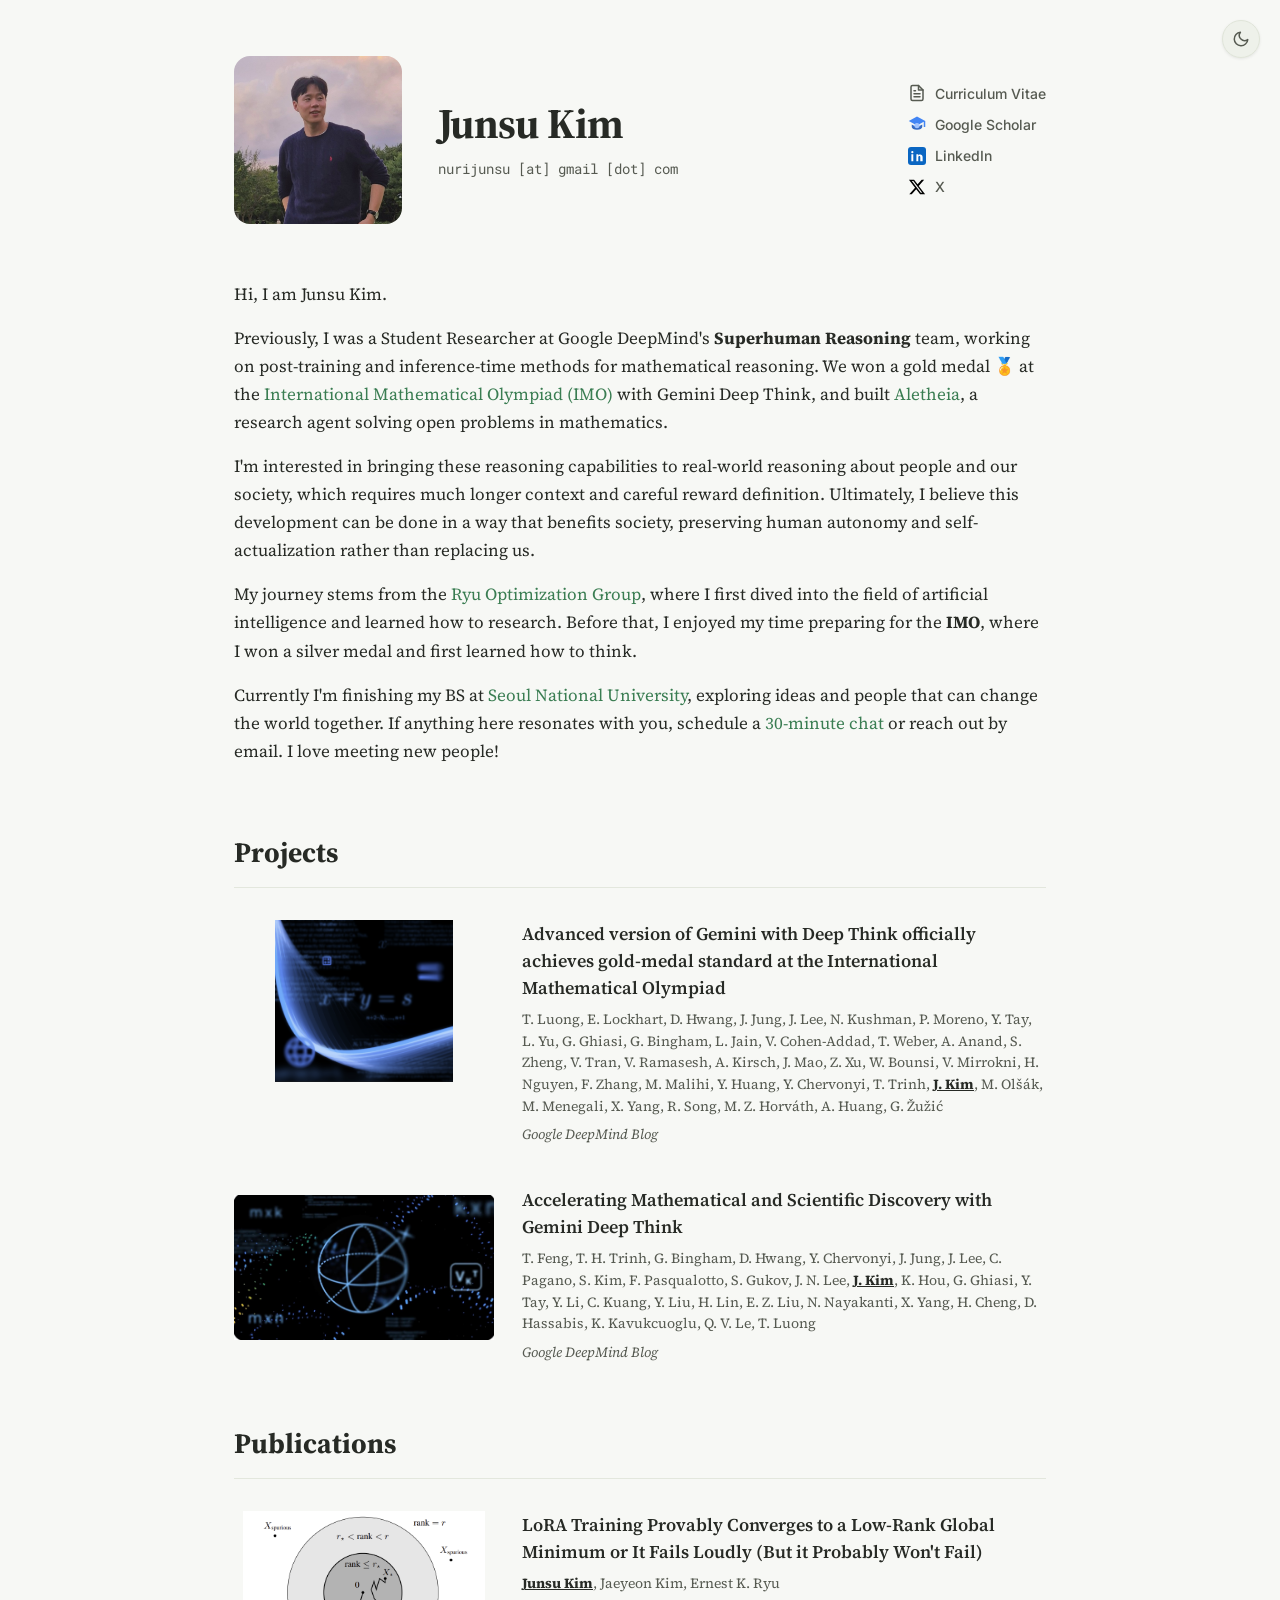
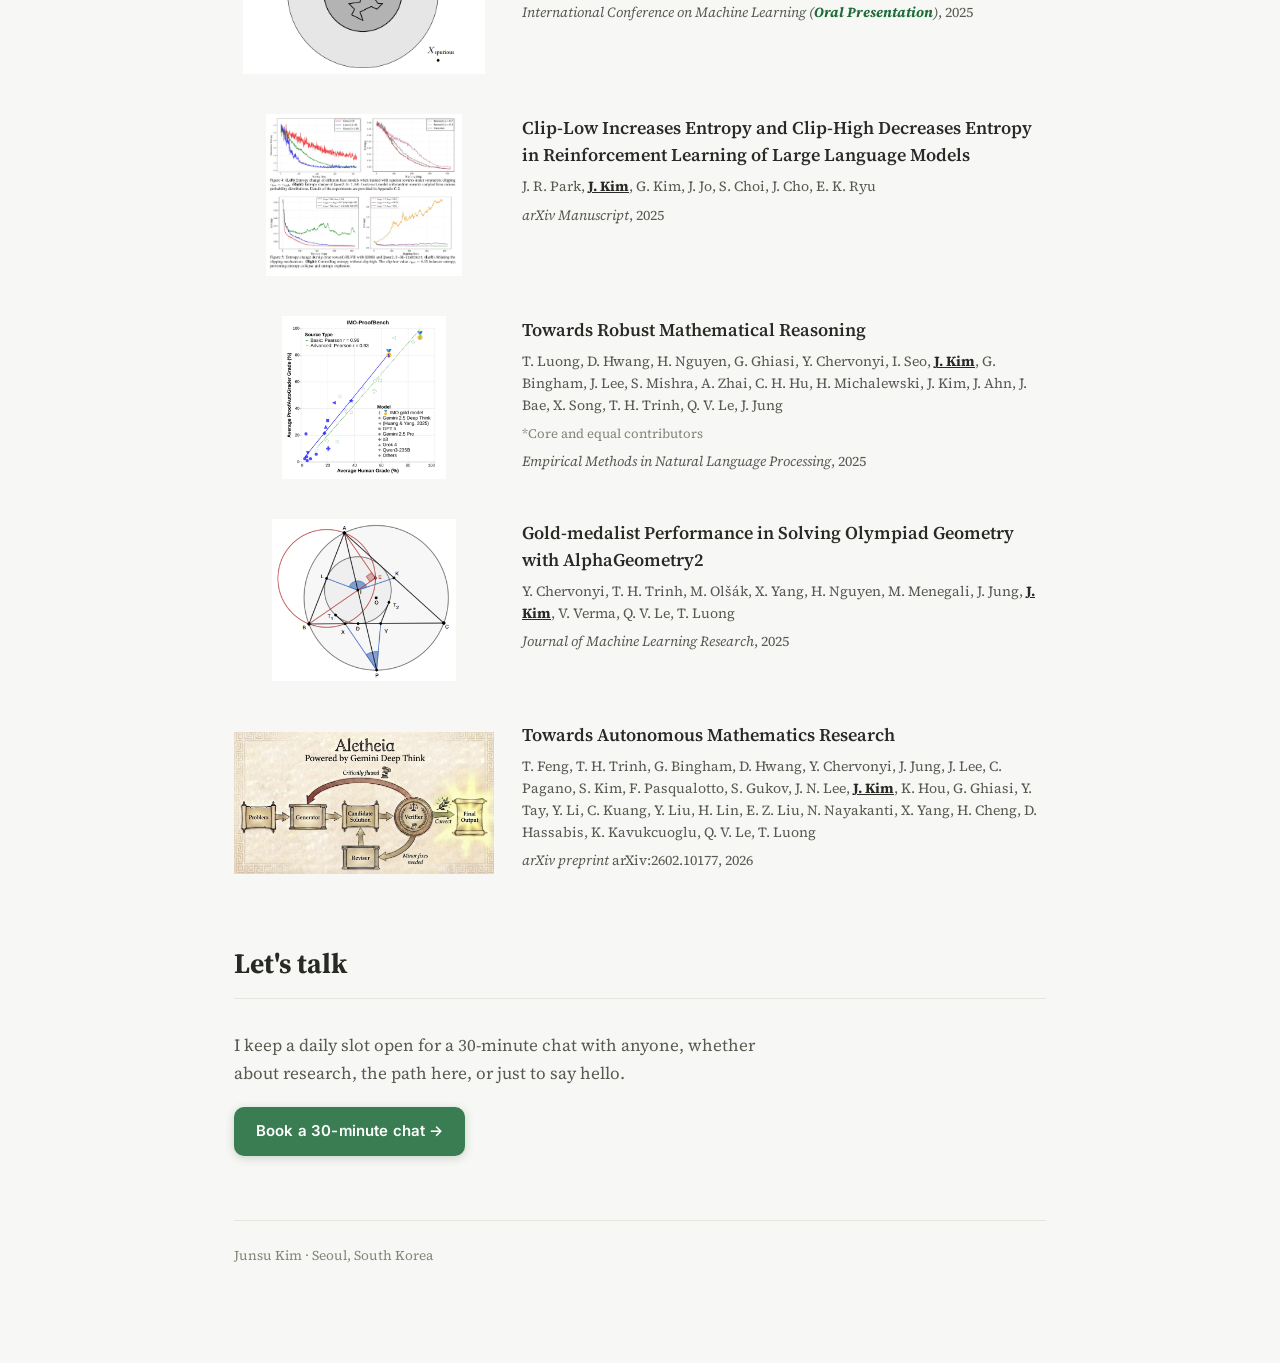
==== index.html @ b278f80b "Point the 30-minute chat link at the new booking page Co-Authored-By: Claude Fable 5.1 <noreply@anth" ====
<!DOCTYPE html>
<html lang="en">
<head>
  <meta charset="UTF-8" />
  <meta name="viewport" content="width=device-width, initial-scale=1.0" />
  <title>Junsu Kim</title>
  <meta name="description" content="Junsu Kim, researcher on reasoning models and the consequences of intelligence. Former student researcher at Google DeepMind." />

  <!-- Open Graph / link previews -->
  <meta property="og:type" content="website" />
  <meta property="og:title" content="Junsu Kim" />
  <meta property="og:description" content="Researcher on reasoning models and the consequences of intelligence. Former student researcher at Google DeepMind." />
  <meta property="og:image" content="https://junsukim.com/assets/profile.jpg" />
  <meta property="og:url" content="https://junsukim.com/" />
  <meta name="twitter:card" content="summary" />

  <link rel="icon" href="data:," />
  <link rel="preconnect" href="https://fonts.googleapis.com" />
  <link rel="preconnect" href="https://fonts.gstatic.com" crossorigin />
  <link href="https://fonts.googleapis.com/css2?family=Inter:wght@400;500;600&family=Roboto+Mono:wght@400;500&family=Source+Serif+4:opsz,wght@8..60,400;8..60,500;8..60,600;8..60,700&display=swap" rel="stylesheet" />
  <link rel="stylesheet" href="style.css" />

  <!-- Set theme before first paint to avoid a flash -->
  <script>
    (function () {
      try {
        var saved = localStorage.getItem("theme");
        if (saved === "light" || saved === "dark") {
          document.documentElement.setAttribute("data-theme", saved);
        }
      } catch (e) {}
    })();
  </script>
</head>
<body>
  <main class="page">

    <!-- ===== Theme toggle (page corner) ===== -->
    <button id="theme-toggle" type="button" aria-label="Toggle dark mode" title="Toggle dark mode">
      <svg class="icon-sun" xmlns="http://www.w3.org/2000/svg" width="18" height="18" viewBox="0 0 24 24" fill="none" stroke="currentColor" stroke-width="2" stroke-linecap="round" stroke-linejoin="round"><circle cx="12" cy="12" r="4"/><path d="M12 2v2M12 20v2M4.93 4.93l1.41 1.41M17.66 17.66l1.41 1.41M2 12h2M20 12h2M6.34 17.66l-1.41 1.41M19.07 4.93l-1.41 1.41"/></svg>
      <svg class="icon-moon" xmlns="http://www.w3.org/2000/svg" width="18" height="18" viewBox="0 0 24 24" fill="none" stroke="currentColor" stroke-width="2" stroke-linecap="round" stroke-linejoin="round"><path d="M21 12.79A9 9 0 1 1 11.21 3 7 7 0 0 0 21 12.79z"/></svg>
    </button>

    <!-- ===== Hero: photo + name | links ===== -->
    <section class="hero">
      <div class="hero-photo">
        <img src="assets/profile.jpg" alt="Junsu Kim" />
      </div>
      <div class="hero-head">
        <h1>Junsu Kim</h1>
        <p class="tagline">nurijunsu [at] gmail [dot] com</p>
      </div>
      <nav class="toplinks">
        <a href="assets/cv.pdf" target="_blank" rel="noopener">
          <svg class="ico-img" xmlns="http://www.w3.org/2000/svg" viewBox="0 0 24 24" fill="none" stroke="currentColor" stroke-width="2" stroke-linecap="round" stroke-linejoin="round"><path d="M14 2H6a2 2 0 0 0-2 2v16a2 2 0 0 0 2 2h12a2 2 0 0 0 2-2V8z"/><path d="M14 2v6h6"/><path d="M8 13h8M8 17h8M8 9h2"/></svg>
          <span>Curriculum Vitae</span>
        </a>
        <a href="https://scholar.google.com/citations?user=AvK1pVMAAAAJ&hl=ko" target="_blank" rel="noopener">
          <img class="ico-img" src="assets/icon-scholar.svg" alt="" /> <span>Google Scholar</span>
        </a>
        <a href="https://www.linkedin.com/in/junsu-kim-1b11b426b/" target="_blank" rel="noopener">
          <img class="ico-img" src="assets/icon-linkedin.svg" alt="" /> <span>LinkedIn</span>
        </a>
        <a href="https://x.com/nurijunsu" target="_blank" rel="noopener">
          <img class="ico-img ico-x" src="assets/icon-x.svg" alt="" /> <span>X</span>
        </a>
      </nav>
    </section>

    <!-- ===== Bio ===== -->
    <section class="hero-bio">
      <p>Hi, I am Junsu Kim.</p>
      <p>Previously, I was a Student Researcher at Google DeepMind's <strong>Superhuman Reasoning</strong> team, working on post-training and inference-time methods for mathematical reasoning. We won a gold medal 🏅 at the <a href="https://deepmind.google/blog/advanced-version-of-gemini-with-deep-think-officially-achieves-gold-medal-standard-at-the-international-mathematical-olympiad/" target="_blank" rel="noopener">International Mathematical Olympiad (IMO)</a> with Gemini Deep Think, and built <a href="https://deepmind.google/blog/accelerating-mathematical-and-scientific-discovery-with-gemini-deep-think/" target="_blank" rel="noopener">Aletheia</a>, a research agent solving open problems in mathematics.</p>
      <p>I'm interested in bringing these reasoning capabilities to real-world reasoning about people and our society, which requires much longer context and careful reward definition. Ultimately, I believe this development can be done in a way that benefits society, preserving human autonomy and self-actualization rather than replacing us.</p>
      <p>My journey stems from the <a href="https://ernestryu.com/" target="_blank" rel="noopener">Ryu Optimization Group</a>, where I first dived into the field of artificial intelligence and learned how to research. Before that, I enjoyed my time preparing for the <strong>IMO</strong>, where I won a silver medal and first learned how to think.</p>
      <p>Currently I'm finishing my BS at <a href="https://en.snu.ac.kr/" target="_blank" rel="noopener">Seoul National University</a>, exploring ideas and people that can change the world together. If anything here resonates with you, schedule a <a href="https://calendar.app.google/V3FEWGSG3sLxaqfK6" target="_blank" rel="noopener">30-minute chat</a> or reach out by email. I love meeting new people!</p>
    </section>

    <!-- ===== Projects ===== -->
    <h2 class="section-title">Projects</h2>
    <hr class="rule" />

    <div class="entry">
      <a class="entry-thumb" href="https://deepmind.google/blog/advanced-version-of-gemini-with-deep-think-officially-achieves-gold-medal-standard-at-the-international-mathematical-olympiad/" target="_blank" rel="noopener">
        <img src="assets/proj-imo-gold.png" alt="IMO gold-medal standard with Gemini Deep Think" loading="lazy" />
      </a>
      <div class="entry-body">
        <a class="entry-title" href="https://deepmind.google/blog/advanced-version-of-gemini-with-deep-think-officially-achieves-gold-medal-standard-at-the-international-mathematical-olympiad/" target="_blank" rel="noopener">Advanced version of Gemini with Deep Think officially achieves gold-medal standard at the International Mathematical Olympiad</a>
        <p class="entry-authors">Thang Luong, Edward Lockhart, Dawsen Hwang, Junehyuk Jung, Jonathan Lee, Nate Kushman, Pol Moreno, Yi Tay, Lei Yu, Golnaz Ghiasi, Garrett Bingham, Lalit Jain, Vincent Cohen-Addad, Theophane Weber, Ankesh Anand, Steven Zheng, Vinh Tran, Vinay Ramasesh, Andreas Kirsch, Jieming Mao, Zicheng Xu, Wilfried Bounsi, Vahab Mirrokni, Hoang Nguyen, Fred Zhang, Mahan Malihi, Yangsibo Huang, Yuri Chervonyi, Trieu Trinh, <u>Junsu Kim</u>, Mirek Olšák, Marcelo Menegali, Xiaomeng Yang, Richard Song, Miklós Z. Horváth, Aja Huang, and Goran Žužić.</p>
        <p class="entry-venue"><em>Google DeepMind Blog</em></p>
      </div>
    </div>

    <div class="entry">
      <a class="entry-thumb" href="https://deepmind.google/blog/accelerating-mathematical-and-scientific-discovery-with-gemini-deep-think/" target="_blank" rel="noopener">
        <img src="assets/proj-accelerating.jpeg" alt="Accelerating Mathematical and Scientific Discovery with Gemini Deep Think" loading="lazy" />
      </a>
      <div class="entry-body">
        <a class="entry-title" href="https://deepmind.google/blog/accelerating-mathematical-and-scientific-discovery-with-gemini-deep-think/" target="_blank" rel="noopener">Accelerating Mathematical and Scientific Discovery with Gemini Deep Think</a>
        <p class="entry-authors">Tony Feng, Trieu H. Trinh, Garrett Bingham, Dawsen Hwang, Yuri Chervonyi, Junehyuk Jung, Joonkyung Lee, Carlo Pagano, Sang-hyun Kim, Federico Pasqualotto, Sergei Gukov, Jonathan N. Lee, <u>Junsu Kim</u>, Kaiying Hou, Golnaz Ghiasi, Yi Tay, YaGuang Li, Chenkai Kuang, Yuan Liu, Hanzhao (Maggie) Lin, Evan Zheran Liu, Nigamaa Nayakanti, Xiaomeng Yang, Heng-Tze Cheng, Demis Hassabis, Koray Kavukcuoglu, Quoc V. Le, Thang Luong</p>
        <p class="entry-venue"><em>Google DeepMind Blog</em></p>
      </div>
    </div>

    <!-- ===== Publications ===== -->
    <h2 class="section-title">Publications</h2>
    <hr class="rule" />

    <div class="entry">
      <a class="entry-thumb" href="https://arxiv.org/abs/2502.09376" target="_blank" rel="noopener">
        <img src="assets/pub-lora.png" alt="LoRA Training Provably Converges" loading="lazy" />
      </a>
      <div class="entry-body">
        <a class="entry-title" href="https://arxiv.org/abs/2502.09376" target="_blank" rel="noopener">LoRA Training Provably Converges to a Low-Rank Global Minimum or It Fails Loudly (But it Probably Won't Fail)</a>
        <p class="entry-authors"><u>Junsu Kim</u>, Jaeyeon Kim, Ernest K. Ryu</p>
        <p class="entry-venue"><em>International Conference on Machine Learning (<span class="oral">Oral Presentation</span>)</em>, 2025</p>
      </div>
    </div>

    <div class="entry">
      <a class="entry-thumb" href="https://www.arxiv.org/abs/2509.26114" target="_blank" rel="noopener">
        <img src="assets/pub-cliplow.png" alt="Clip-Low Increases Entropy and Clip-High Decreases Entropy" loading="lazy" />
      </a>
      <div class="entry-body">
        <a class="entry-title" href="https://www.arxiv.org/abs/2509.26114" target="_blank" rel="noopener">Clip-Low Increases Entropy and Clip-High Decreases Entropy in Reinforcement Learning of Large Language Models</a>
        <p class="entry-authors">Jaesung R. Park, <u>Junsu Kim</u>, Gyeongman Kim, Jinyoung Jo, Sean Choi, Jaewoong Cho, Ernest K. Ryu</p>
        <p class="entry-venue"><em>arXiv Manuscript</em>, 2025</p>
      </div>
    </div>

    <div class="entry">
      <a class="entry-thumb" href="https://imobench.github.io/" target="_blank" rel="noopener">
        <img src="assets/pub-imobench.png" alt="Towards Robust Mathematical Reasoning (IMO-Bench)" loading="lazy" />
      </a>
      <div class="entry-body">
        <a class="entry-title" href="https://imobench.github.io/" target="_blank" rel="noopener">Towards Robust Mathematical Reasoning</a>
        <p class="entry-authors">Thang Luong◊, Dawsen Hwang*, Hoang Nguyen*†, Golnaz Ghiasi*, Yuri Chervonyi*, Insuk Seo*, <u>Junsu Kim</u>*, Garrett Bingham, Jonathan Lee, Swaroop Mishra†, Alex Zhai, Clara Huiyi Hu, Henryk Michalewski, Jimin Kim†, Jeonghyun Ahn†, Junhwi Bae†, Xingyou Song, Trieu H. Trinh, Quoc V. Le, Junehyuk Jung◊</p>
        <p class="entry-note">*Core and equal contributors</p>
        <p class="entry-venue"><em>Empirical Methods in Natural Language Processing</em>, 2025</p>
      </div>
    </div>

    <div class="entry">
      <a class="entry-thumb" href="https://arxiv.org/pdf/2502.03544" target="_blank" rel="noopener">
        <img src="assets/pub-alphageo.png" alt="Gold-medalist Performance in Solving Olympiad Geometry with AlphaGeometry2" loading="lazy" />
      </a>
      <div class="entry-body">
        <a class="entry-title" href="https://arxiv.org/pdf/2502.03544" target="_blank" rel="noopener">Gold-medalist Performance in Solving Olympiad Geometry with AlphaGeometry2</a>
        <p class="entry-authors">Yuri Chervonyi, Trieu H. Trinh, Miroslav Olšák, Xiaomeng Yang, Hoang Nguyen, Marcelo Menegali, Junehyuk Jung, <u>Junsu Kim</u>, Vikas Verma, Quoc V. Le and Thang Luong</p>
        <p class="entry-venue"><em>Journal of Machine Learning Research</em>, 2025</p>
      </div>
    </div>

    <div class="entry">
      <a class="entry-thumb" href="https://arxiv.org/pdf/2602.10177" target="_blank" rel="noopener">
        <img src="assets/pub-autonomous.png" alt="Towards Autonomous Mathematics Research" loading="lazy" />
      </a>
      <div class="entry-body">
        <a class="entry-title" href="https://arxiv.org/pdf/2602.10177" target="_blank" rel="noopener">Towards Autonomous Mathematics Research</a>
        <p class="entry-authors">Tony Feng, Trieu H. Trinh, Garrett Bingham, Dawsen Hwang, Yuri Chervonyi, Junehyuk Jung, Joonkyung Lee, Carlo Pagano, Sang-hyun Kim, Federico Pasqualotto, Sergei Gukov, Jonathan N. Lee, <u>Junsu Kim</u>, Kaiying Hou, Golnaz Ghiasi, Yi Tay, YaGuang Li, Chenkai Kuang, Yuan Liu, Hanzhao Lin, Evan Zheran Liu, Nigamaa Nayakanti, Xiaomeng Yang, Heng-Tze Cheng, Demis Hassabis, Koray Kavukcuoglu, Quoc V. Le, Thang Luong</p>
        <p class="entry-venue"><em>arXiv preprint</em> arXiv:2602.10177, 2026</p>
      </div>
    </div>

    <!-- ===== Meetings ===== -->
    <h2 class="section-title">Let's talk</h2>
    <hr class="rule" />
    <p class="cta-lead">I keep a daily slot open for a 30-minute chat with anyone, whether about research, the path here, or just to say hello.</p>
    <a class="cta-button" href="https://calendar.app.google/V3FEWGSG3sLxaqfK6" target="_blank" rel="noopener">Book a 30-minute chat &#8594;</a>

    <footer class="foot">
      <span>Junsu Kim · Seoul, South Korea</span>
    </footer>

  </main>

  <script>
    (function () {
      var btn = document.getElementById("theme-toggle");
      var root = document.documentElement;
      function current() {
        var attr = root.getAttribute("data-theme");
        if (attr) return attr;
        return window.matchMedia("(prefers-color-scheme: dark)").matches ? "dark" : "light";
      }
      btn.addEventListener("click", function () {
        var next = current() === "dark" ? "light" : "dark";
        root.setAttribute("data-theme", next);
        try { localStorage.setItem("theme", next); } catch (e) {}
      });

      // Author lists: show INITIALS by default, clamped to 2 lines (so it
      // stays short while the full set of names is still represented). Junsu's
      // name is underlined. Toggle reveals the full names.
      function initialize(raw) {
        var n = raw.replace(/[*†◊\\]/g, "").replace(/\([^)]*\)/g, "").trim();
        n = n.replace(/\.+$/, ""); // drop trailing period
        var parts = n.split(/\s+/).filter(Boolean);
        if (parts.length <= 1) return n;
        var last = parts.pop();
        return parts.map(function (p) { return p.charAt(0).toUpperCase() + "."; })
                    .join(" ") + " " + last;
      }
      document.querySelectorAll(".entry-authors").forEach(function (el) {
        var pin = el.querySelector("u");
        if (!pin) return;
        var pinFull = pin.textContent.trim(); // e.g. "Junsu Kim"

        var authors = el.textContent.split(/,|\sand\s/)
                        .map(function (s) { return s.trim(); }).filter(Boolean);
        if (authors.length <= 4) return; // short lists: leave full names

        // Match the pinned author by FULL name (so "Jimin Kim" != "Junsu Kim").
        var pinIdx = -1;
        for (var i = 0; i < authors.length; i++) {
          if (authors[i].replace(/[*†◊\\]/g, "").trim() === pinFull) { pinIdx = i; break; }
        }
        el.innerHTML = authors.map(function (a, i) {
          var ini = initialize(a);
          return i === pinIdx ? "<u>" + ini + "</u>" : ini;
        }).join(", ");
      });
    })();
  </script>

  <!-- Cloudflare Web Analytics -->
  <script defer src='https://static.cloudflareinsights.com/beacon.min.js' data-cf-beacon='{"token": "9da084b2c31548b597b94105638cea5f"}'></script>
  <!-- End Cloudflare Web Analytics -->
</body>
</html>
---- style.css ----
/* ===== Base — clean, centered, system-sans (Notion-adjacent, more confident) ===== */
:root {
  --ink: #272a25;            /* primary text */
  --ink-soft: #565a51;       /* secondary text — AA on bg */
  --muted: #828777;          /* tertiary — AA-compliant small text */
  --link: #3a7d52;           /* accent (sage green) */
  --btn: #3a7d52;            /* CTA button bg — AA with white text */
  --sans: "Inter", ui-sans-serif, -apple-system, BlinkMacSystemFont, "Segoe UI", "Apple SD Gothic Neo", "Malgun Gothic", sans-serif;
  --rule: #e3e7dd;
  --bg: #f7f8f5;             /* faint green-tinted off-white (sage) */
  --surface: #eef1ea;        /* cards / thumbnails / toggle */
  --surface-border: #dfe4d8;
  --thumb-shadow: rgba(30, 40, 25, 0.10);
  --x-icon-invert: 0;
  --oral: #1f6b3a;            /* deep green for Oral/award highlight */
  --max: 860px;
  color-scheme: light;
}

/* Dark palette — system preference, unless toggle forced light. */
@media (prefers-color-scheme: dark) {
  :root:not([data-theme="light"]) {
    --ink: #e6e8e1;
    --ink-soft: #aeb2a7;
    --muted: #878b7f;
    --link: #86c79b;
    --btn: #4f9469;
    --rule: #2c2f29;
    --bg: #181a17;
    --surface: #21241f;
    --surface-border: #363a32;
    --thumb-shadow: rgba(0, 0, 0, 0.45);
    --x-icon-invert: 1;
    --oral: #5fc27e;
    color-scheme: dark;
  }
}

/* Manual override via the toggle (wins over system). */
:root[data-theme="dark"] {
  --ink: #e6e8e1;
  --ink-soft: #aeb2a7;
  --muted: #878b7f;
  --link: #86c79b;
  --btn: #4f9469;
  --rule: #2c2f29;
  --bg: #181a17;
  --surface: #21241f;
  --surface-border: #363a32;
  --thumb-shadow: rgba(0, 0, 0, 0.45);
  --x-icon-invert: 1;
  --oral: #5fc27e;
  color-scheme: dark;
}

/* Manual override: force light even if the OS prefers dark. */
:root[data-theme="light"] {
  --ink: #272a25;
  --ink-soft: #565a51;
  --muted: #828777;
  --link: #3a7d52;
  --btn: #3a7d52;
  --rule: #e3e7dd;
  --bg: #f7f8f5;
  --surface: #eef1ea;
  --surface-border: #dfe4d8;
  --thumb-shadow: rgba(30, 40, 25, 0.10);
  --x-icon-invert: 0;
  --oral: #1f6b3a;
  color-scheme: light;
}

* { box-sizing: border-box; }

html { -webkit-text-size-adjust: 100%; }

body {
  margin: 0;
  background: var(--bg);
  color: var(--ink);
  font-family: "Source Serif 4", Georgia, "Times New Roman", "Apple SD Gothic Neo", "Malgun Gothic", serif;
  font-size: 17px;
  line-height: 1.65;
  -webkit-font-smoothing: antialiased;
  text-rendering: optimizeLegibility;
  transition: background-color 0.2s ease, color 0.2s ease;
}

.page {
  max-width: var(--max);
  margin: 0 auto;
  padding: 56px 24px 96px;
}

a { color: var(--link); text-decoration: none; }
a:hover { text-decoration: underline; }

/* ===== Profile links (chips, top-right of hero) ===== */
.toplinks {
  margin-left: auto;
  align-self: center;
  display: flex;
  flex-direction: column;
  align-items: stretch;
  gap: 8px;
}
.toplinks a {
  display: inline-flex;
  align-items: center;
  gap: 9px;
  color: var(--ink-soft);
  font-family: var(--sans);
  font-size: 14px;
  font-weight: 500;
  transition: color 0.15s ease;
}
.toplinks a:hover {
  color: var(--link);
  text-decoration: none;
}
.toplinks .ico-img { width: 18px; height: 18px; display: block; flex: none; }
.toplinks a:first-child .ico-img { color: var(--ink-soft); }
.toplinks a:first-child:hover .ico-img { color: var(--link); }
/* X glyph is solid black; invert to white in dark mode. */
.toplinks .ico-x { filter: invert(var(--x-icon-invert)); }

#theme-toggle {
  position: fixed;
  top: 20px;
  right: 20px;
  z-index: 10;
  width: 38px;
  height: 38px;
  display: inline-flex;
  align-items: center;
  justify-content: center;
  border: 1px solid var(--surface-border);
  border-radius: 999px;
  background: var(--surface);
  color: var(--ink-soft);
  cursor: pointer;
  box-shadow: 0 1px 3px rgba(0, 0, 0, 0.08);
  transition: color 0.2s ease, border-color 0.2s ease, background-color 0.2s ease;
}
#theme-toggle:hover { color: var(--ink); border-color: var(--ink-soft); }
#theme-toggle svg { display: block; }
#theme-toggle .icon-sun { display: none; }
#theme-toggle .icon-moon { display: block; }
:root[data-theme="dark"] #theme-toggle .icon-sun { display: block; }
:root[data-theme="dark"] #theme-toggle .icon-moon { display: none; }
@media (prefers-color-scheme: dark) {
  :root:not([data-theme="light"]) #theme-toggle .icon-sun { display: block; }
  :root:not([data-theme="light"]) #theme-toggle .icon-moon { display: none; }
}

/* ===== Hero: photo + links | name ===== */
.hero {
  display: flex;
  align-items: center;
  gap: 36px;
  margin-bottom: 56px;
}
.hero-photo {
  flex: none;
}
.hero-photo img {
  width: 168px;
  aspect-ratio: 1 / 1;
  object-fit: cover;
  border-radius: 16px;
  display: block;
}
.hero-head h1 {
  font-size: 42px;
  font-weight: 700;
  letter-spacing: -0.015em;
  line-height: 1.1;
  margin: 0 0 10px;
}
.hero-head .tagline {
  margin: 0;
  font-family: "Roboto Mono", ui-monospace, SFMono-Regular, Menlo, Consolas, monospace;
  font-size: 14px;
  color: var(--ink-soft);
  font-weight: 400;
}

/* ===== Bio ===== */
.hero-bio {
  margin-bottom: 64px;
}
.hero-bio p {
  margin: 0 0 16px;
  color: var(--ink);
}
.hero-bio p:last-child { margin-bottom: 0; }

/* ===== Section headings ===== */
.section-title {
  font-size: 28px;
  font-weight: 700;
  margin: 0 0 12px;
  letter-spacing: 0;
}
.rule {
  border: none;
  border-top: 1px solid var(--rule);
  margin: 0 0 32px;
}
/* tighten the gap between a section and the one above it */
.entry + .section-title,
.cta-lead + .section-title,
.foot { margin-top: 64px; }
.section-title:not(:first-of-type) { margin-top: 56px; }

/* ===== Publication / project entries ===== */
.entry {
  display: grid;
  grid-template-columns: 260px 1fr;
  gap: 28px;
  align-items: start;
  margin-bottom: 40px;
}
.entry-thumb {
  display: flex;
  align-items: center;
  justify-content: center;
  border-radius: 8px;
  overflow: hidden;
  aspect-ratio: 16 / 10;
  transition: transform 0.18s ease;
}
.entry-thumb:hover {
  box-shadow: 0 6px 22px var(--thumb-shadow);
  transform: translateY(-2px);
}
.entry-thumb img {
  width: 100%;
  height: 100%;
  display: block;
  object-fit: contain;     /* show the whole figure, never crop content */
}
.entry-title {
  display: block;
  font-size: 18px;
  font-weight: 600;
  color: var(--ink);
  line-height: 1.5;
  margin-bottom: 8px;
}
.entry-title:hover { color: var(--link); text-decoration: none; }
.entry-authors {
  margin: 0 0 6px;
  font-size: 14px;
  color: var(--ink-soft);
  line-height: 1.55;
}
.entry-authors.clamp2 {
  display: -webkit-box;
  -webkit-line-clamp: 2;
  -webkit-box-orient: vertical;
  overflow: hidden;
}
.entry-authors u { text-decoration: underline; font-weight: 700; color: var(--ink); }
.authors-toggle {
  margin: 0 0 6px;
  padding: 0;
  border: none;
  background: none;
  font-family: var(--sans);
  font-size: 12px;
  font-weight: 500;
  color: var(--link);
  cursor: pointer;
}
.authors-toggle:hover { text-decoration: underline; }
.entry-note {
  margin: 0 0 6px;
  font-size: 13px;
  color: var(--muted);
}
.entry-venue {
  margin: 0;
  font-size: 14px;
  color: var(--ink-soft);
}
/* highlight an Oral / award distinction (keeps the venue's italic) */
.oral {
  font-weight: 700;
  color: var(--oral);
}

/* ===== Call to action (replaces calendar embed) ===== */
.cta-lead {
  margin: 0 0 20px;
  color: var(--ink-soft);
  max-width: 60ch;
}
.cta-button {
  display: inline-block;
  padding: 12px 22px;
  border-radius: 10px;
  background: var(--btn);
  color: #fff;
  font-family: var(--sans);
  font-weight: 600;
  font-size: 15px;
  letter-spacing: 0.01em;
  transition: transform 0.15s ease, box-shadow 0.15s ease, opacity 0.15s ease;
  box-shadow: 0 2px 10px rgba(40, 70, 45, 0.22);
}
.cta-button:hover {
  text-decoration: none;
  transform: translateY(-1px);
  box-shadow: 0 5px 16px rgba(40, 70, 45, 0.3);
  opacity: 0.96;
}

/* ===== Footer ===== */
.foot {
  padding-top: 24px;
  border-top: 1px solid var(--rule);
  font-size: 13.5px;
  color: var(--muted);
}

/* ===== Responsive ===== */
@media (max-width: 720px) {
  .page { padding: 36px 20px 72px; }
  .hero-head h1 { font-size: 30px; }
  .hero { gap: 18px 22px; flex-wrap: wrap; }
  .hero-photo img { width: 120px; }
  .toplinks {
    margin-left: 0;
    flex-basis: 100%;
    flex-direction: column;
    gap: 10px;
  }
  .entry {
    grid-template-columns: 1fr;
    gap: 14px;
  }
  .entry-thumb { aspect-ratio: 16 / 9; max-height: 220px; }
  .section-title { font-size: 24px; }
}
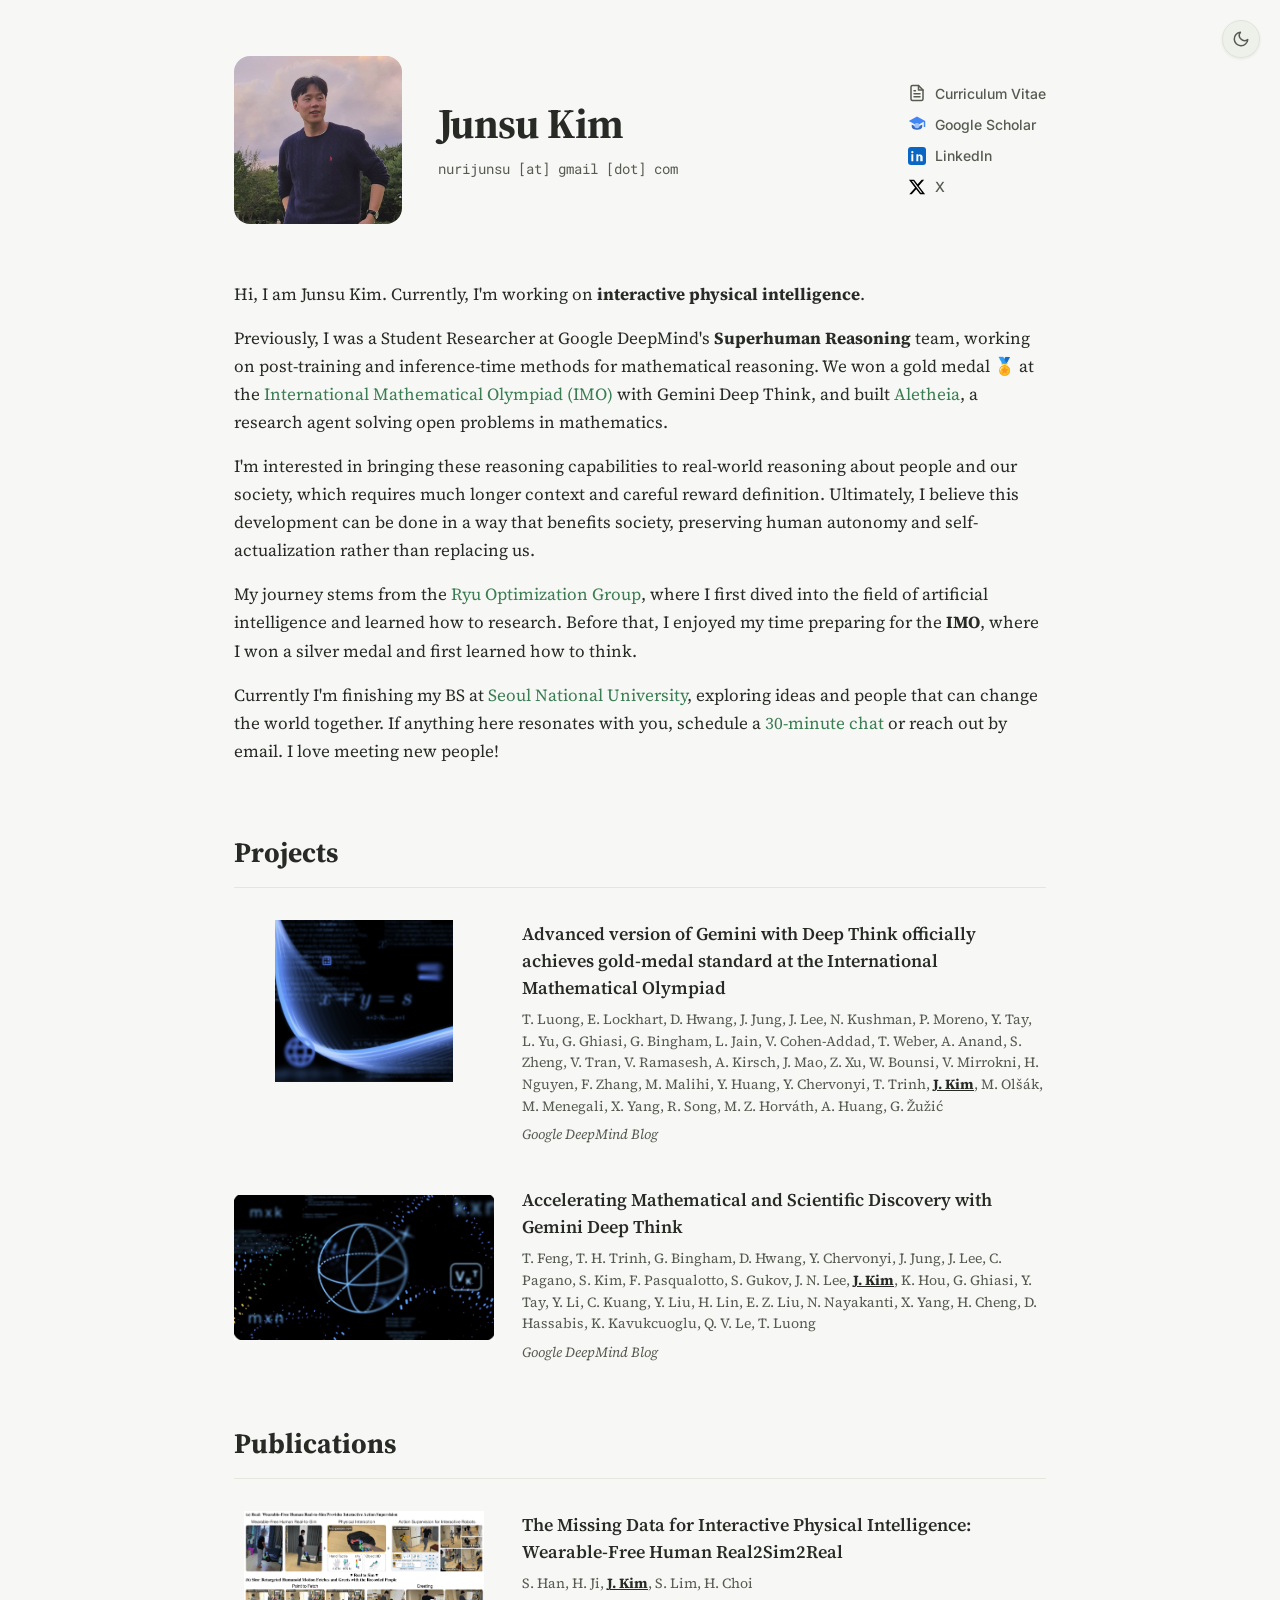
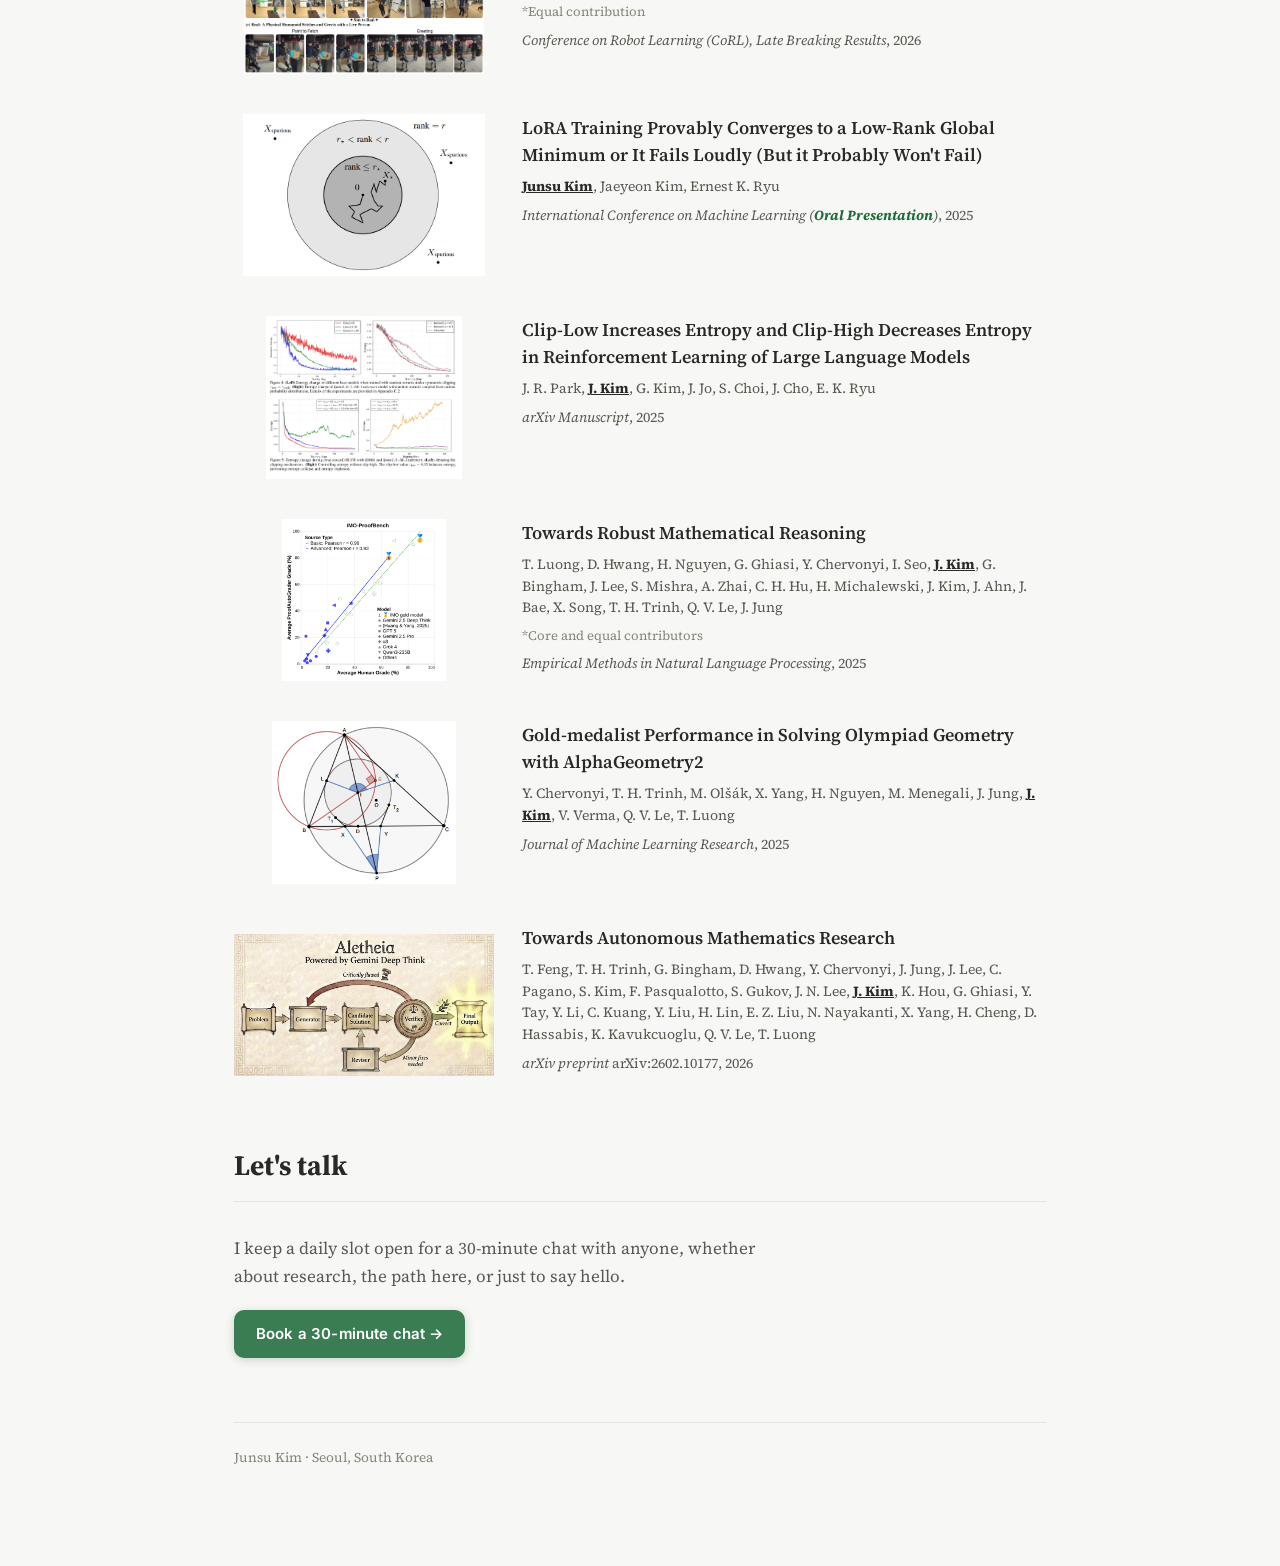
==== commit abf4b691: "Add CoRL 2026 LBR paper and current focus to bio Co-Authored-By: Claude Opus 5.5 <noreply@anthropic." ====
--- a/index.html
+++ b/index.html
@@ -69,7 +69,7 @@
 
     <!-- ===== Bio ===== -->
     <section class="hero-bio">
-      <p>Hi, I am Junsu Kim.</p>
+      <p>Hi, I am Junsu Kim. Currently, I'm working on <strong>interactive physical intelligence</strong>.</p>
       <p>Previously, I was a Student Researcher at Google DeepMind's <strong>Superhuman Reasoning</strong> team, working on post-training and inference-time methods for mathematical reasoning. We won a gold medal 🏅 at the <a href="https://deepmind.google/blog/advanced-version-of-gemini-with-deep-think-officially-achieves-gold-medal-standard-at-the-international-mathematical-olympiad/" target="_blank" rel="noopener">International Mathematical Olympiad (IMO)</a> with Gemini Deep Think, and built <a href="https://deepmind.google/blog/accelerating-mathematical-and-scientific-discovery-with-gemini-deep-think/" target="_blank" rel="noopener">Aletheia</a>, a research agent solving open problems in mathematics.</p>
       <p>I'm interested in bringing these reasoning capabilities to real-world reasoning about people and our society, which requires much longer context and careful reward definition. Ultimately, I believe this development can be done in a way that benefits society, preserving human autonomy and self-actualization rather than replacing us.</p>
       <p>My journey stems from the <a href="https://ernestryu.com/" target="_blank" rel="noopener">Ryu Optimization Group</a>, where I first dived into the field of artificial intelligence and learned how to research. Before that, I enjoyed my time preparing for the <strong>IMO</strong>, where I won a silver medal and first learned how to think.</p>
@@ -105,6 +105,18 @@
     <!-- ===== Publications ===== -->
     <h2 class="section-title">Publications</h2>
     <hr class="rule" />
+
+    <div class="entry">
+      <a class="entry-thumb" href="https://affordance.homes/media/lbr/corl2026-lbr-paper.pdf?v=paper-20261102-1" target="_blank" rel="noopener">
+        <img src="assets/pub-lbr.png" alt="The Missing Data for Interactive Physical Intelligence: Wearable-Free Human Real2Sim2Real" loading="lazy" />
+      </a>
+      <div class="entry-body">
+        <a class="entry-title" href="https://affordance.homes/media/lbr/corl2026-lbr-paper.pdf?v=paper-20261102-1" target="_blank" rel="noopener">The Missing Data for Interactive Physical Intelligence: Wearable-Free Human Real2Sim2Real</a>
+        <p class="entry-authors">Sookwan Han*, Haeun Ji*, <u>Junsu Kim</u>, Sihun Lim, Hoseung Choi</p>
+        <p class="entry-note">*Equal contribution</p>
+        <p class="entry-venue"><em>Conference on Robot Learning (CoRL), Late Breaking Results</em>, 2026</p>
+      </div>
+    </div>
 
     <div class="entry">
       <a class="entry-thumb" href="https://arxiv.org/abs/2502.09376" target="_blank" rel="noopener">
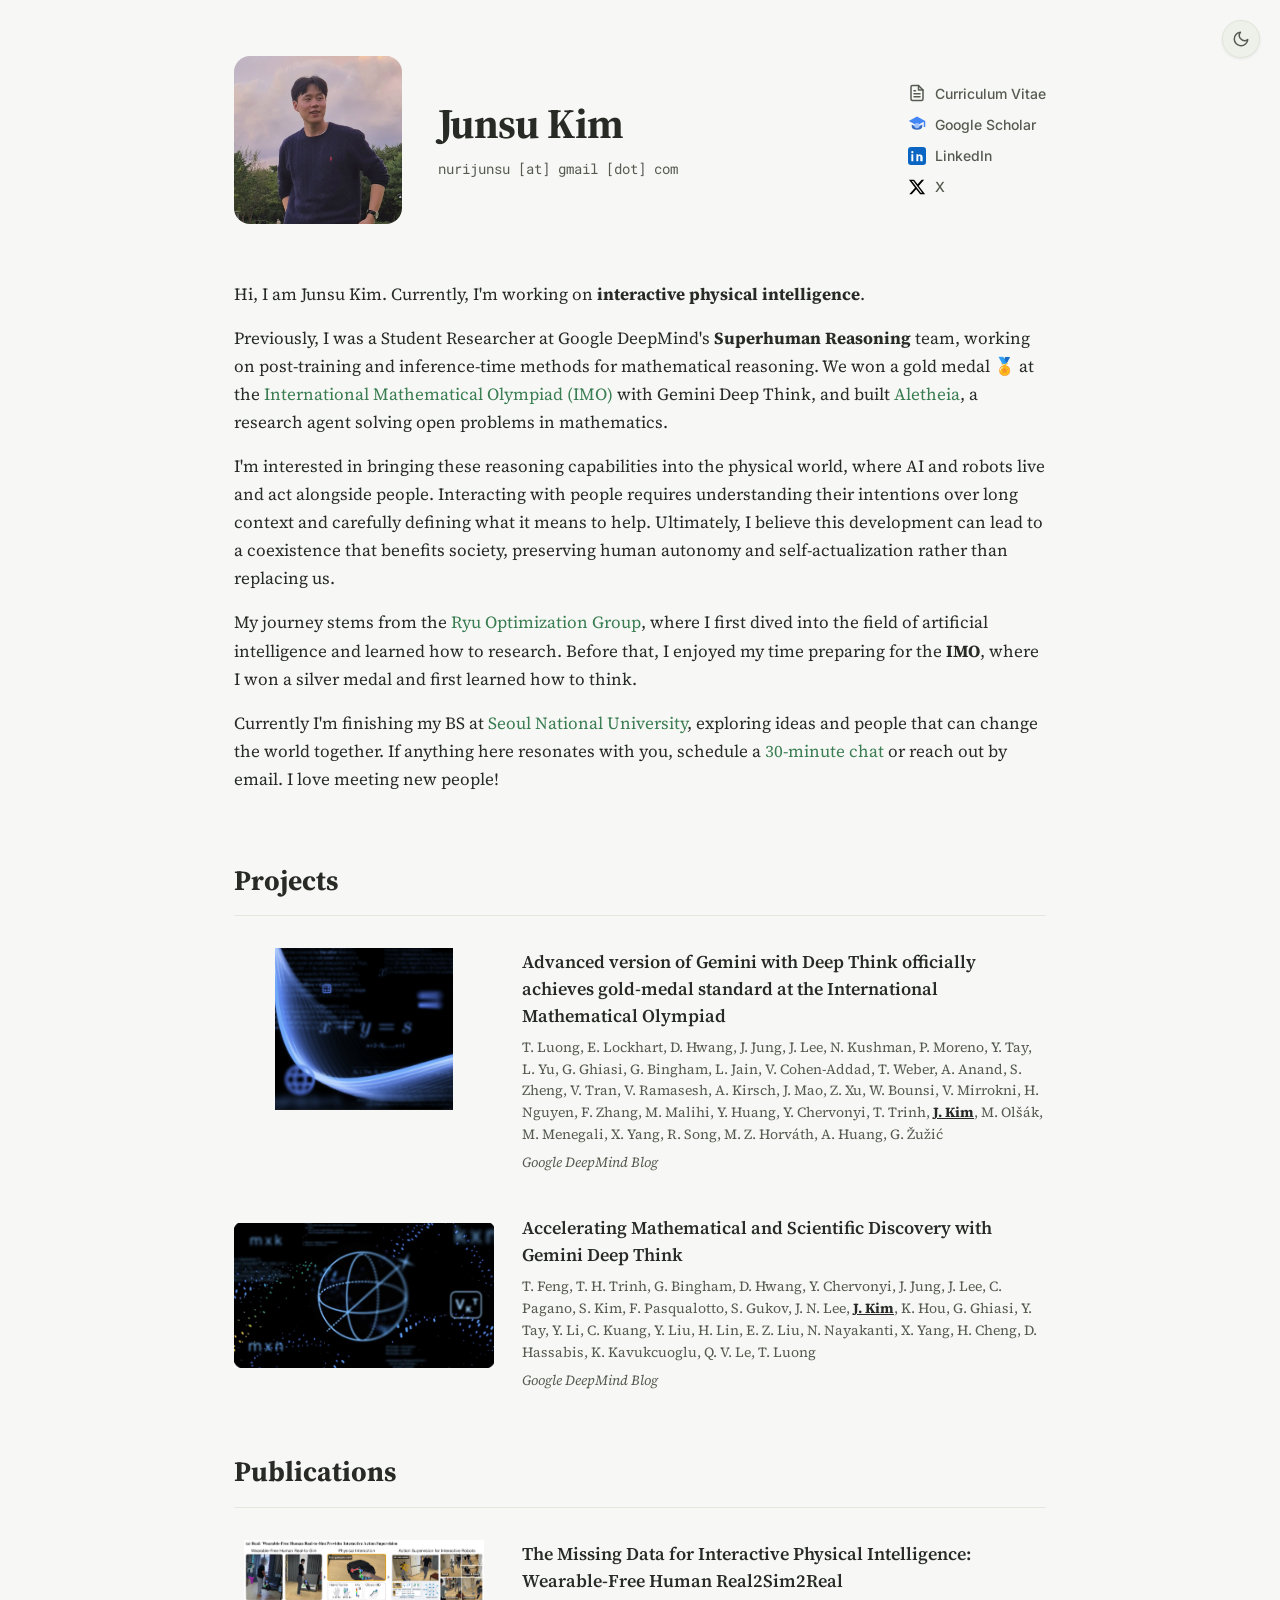
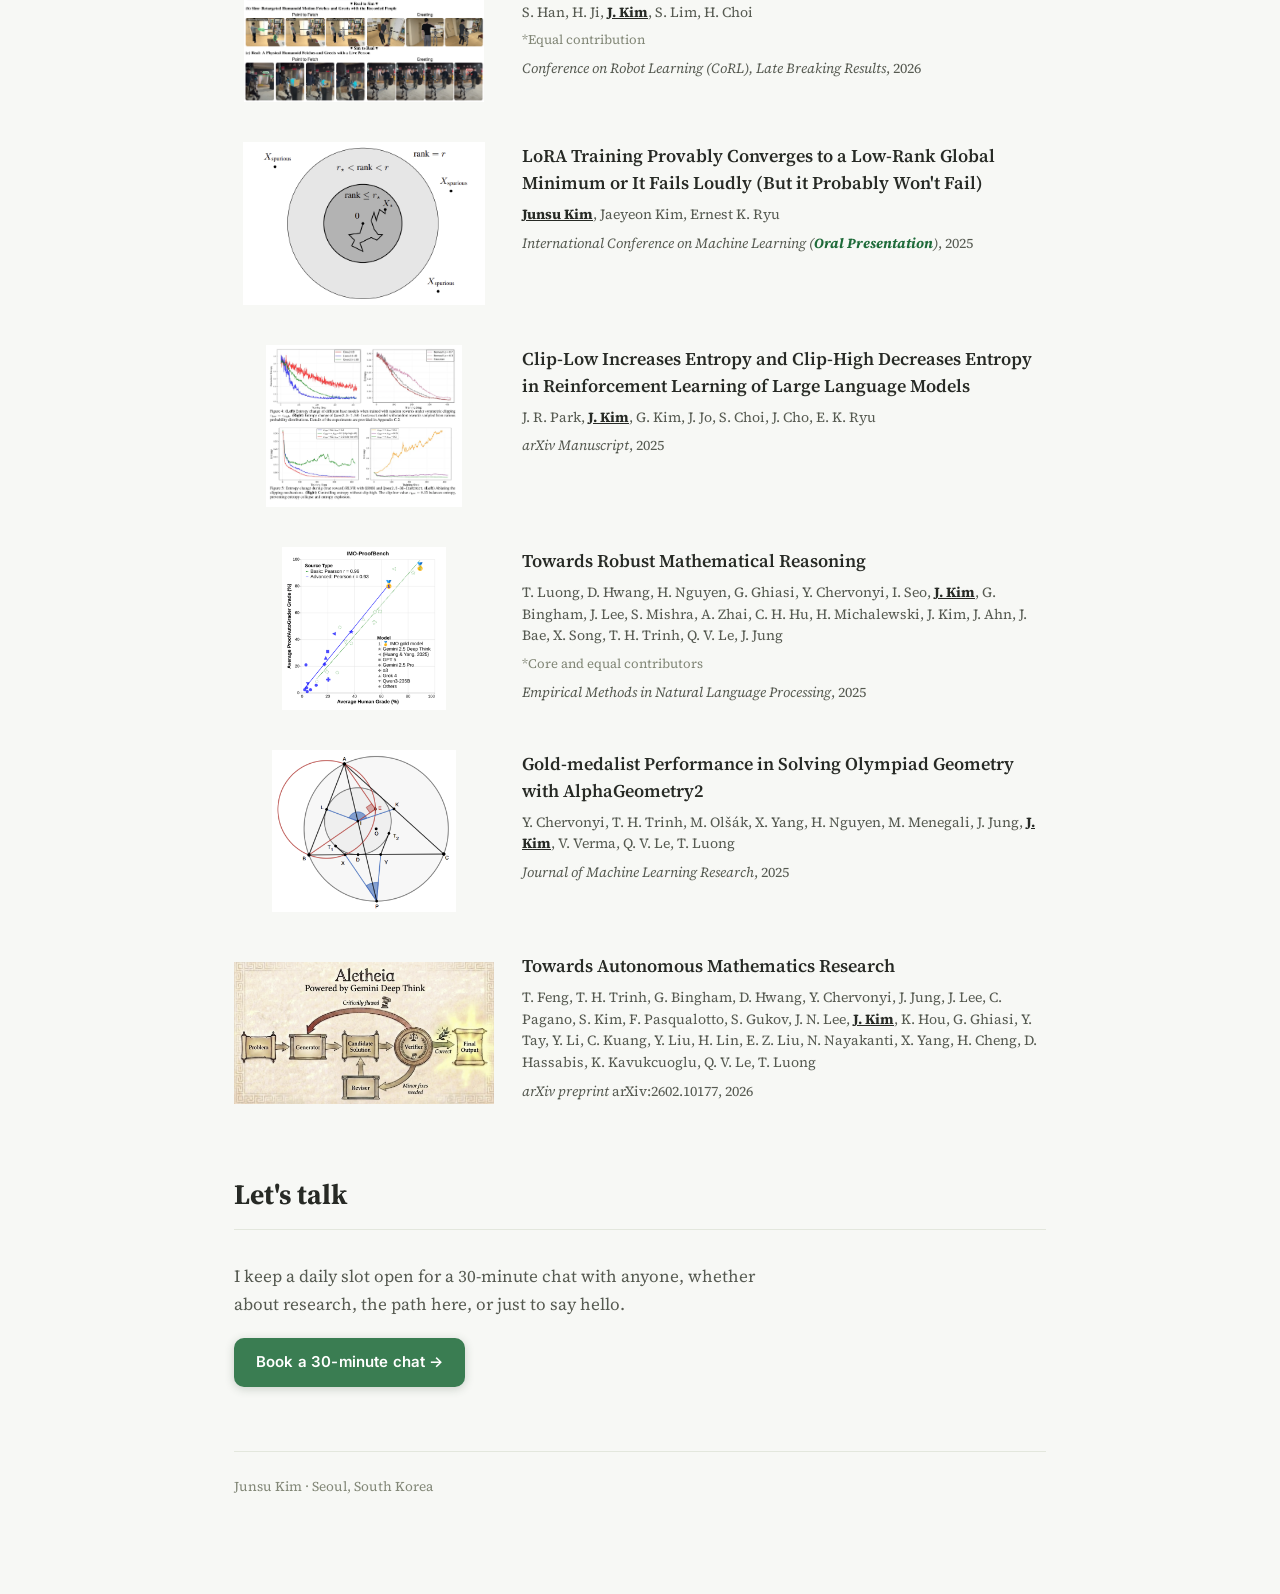
==== commit ec56857d: "Reframe bio interest around physical human-AI coexistence Co-Authored-By: Claude Opus 5.5 <noreply@a" ====
--- a/index.html
+++ b/index.html
@@ -71,7 +71,7 @@
     <section class="hero-bio">
       <p>Hi, I am Junsu Kim. Currently, I'm working on <strong>interactive physical intelligence</strong>.</p>
       <p>Previously, I was a Student Researcher at Google DeepMind's <strong>Superhuman Reasoning</strong> team, working on post-training and inference-time methods for mathematical reasoning. We won a gold medal 🏅 at the <a href="https://deepmind.google/blog/advanced-version-of-gemini-with-deep-think-officially-achieves-gold-medal-standard-at-the-international-mathematical-olympiad/" target="_blank" rel="noopener">International Mathematical Olympiad (IMO)</a> with Gemini Deep Think, and built <a href="https://deepmind.google/blog/accelerating-mathematical-and-scientific-discovery-with-gemini-deep-think/" target="_blank" rel="noopener">Aletheia</a>, a research agent solving open problems in mathematics.</p>
-      <p>I'm interested in bringing these reasoning capabilities to real-world reasoning about people and our society, which requires much longer context and careful reward definition. Ultimately, I believe this development can be done in a way that benefits society, preserving human autonomy and self-actualization rather than replacing us.</p>
+      <p>I'm interested in bringing these reasoning capabilities into the physical world, where AI and robots live and act alongside people. Interacting with people requires understanding their intentions over long context and carefully defining what it means to help. Ultimately, I believe this development can lead to a coexistence that benefits society, preserving human autonomy and self-actualization rather than replacing us.</p>
       <p>My journey stems from the <a href="https://ernestryu.com/" target="_blank" rel="noopener">Ryu Optimization Group</a>, where I first dived into the field of artificial intelligence and learned how to research. Before that, I enjoyed my time preparing for the <strong>IMO</strong>, where I won a silver medal and first learned how to think.</p>
       <p>Currently I'm finishing my BS at <a href="https://en.snu.ac.kr/" target="_blank" rel="noopener">Seoul National University</a>, exploring ideas and people that can change the world together. If anything here resonates with you, schedule a <a href="https://calendar.app.google/V3FEWGSG3sLxaqfK6" target="_blank" rel="noopener">30-minute chat</a> or reach out by email. I love meeting new people!</p>
     </section>
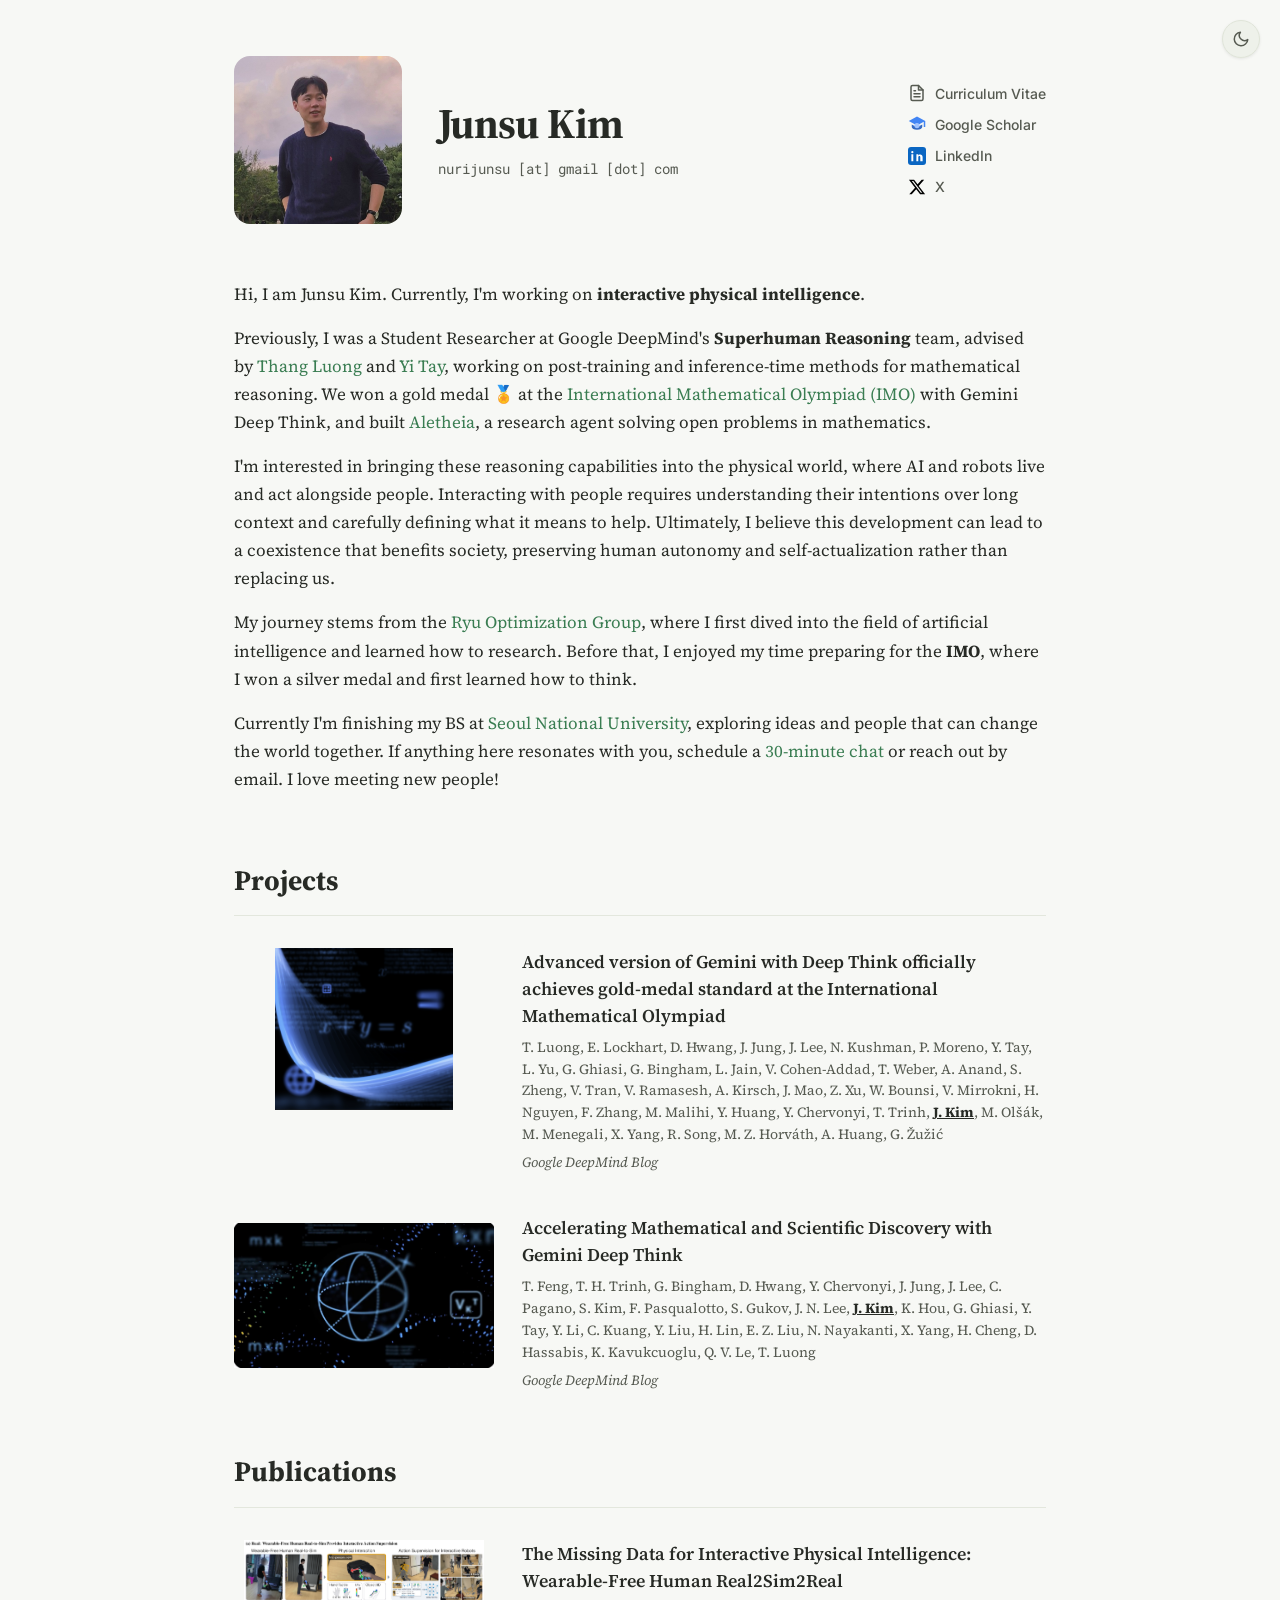
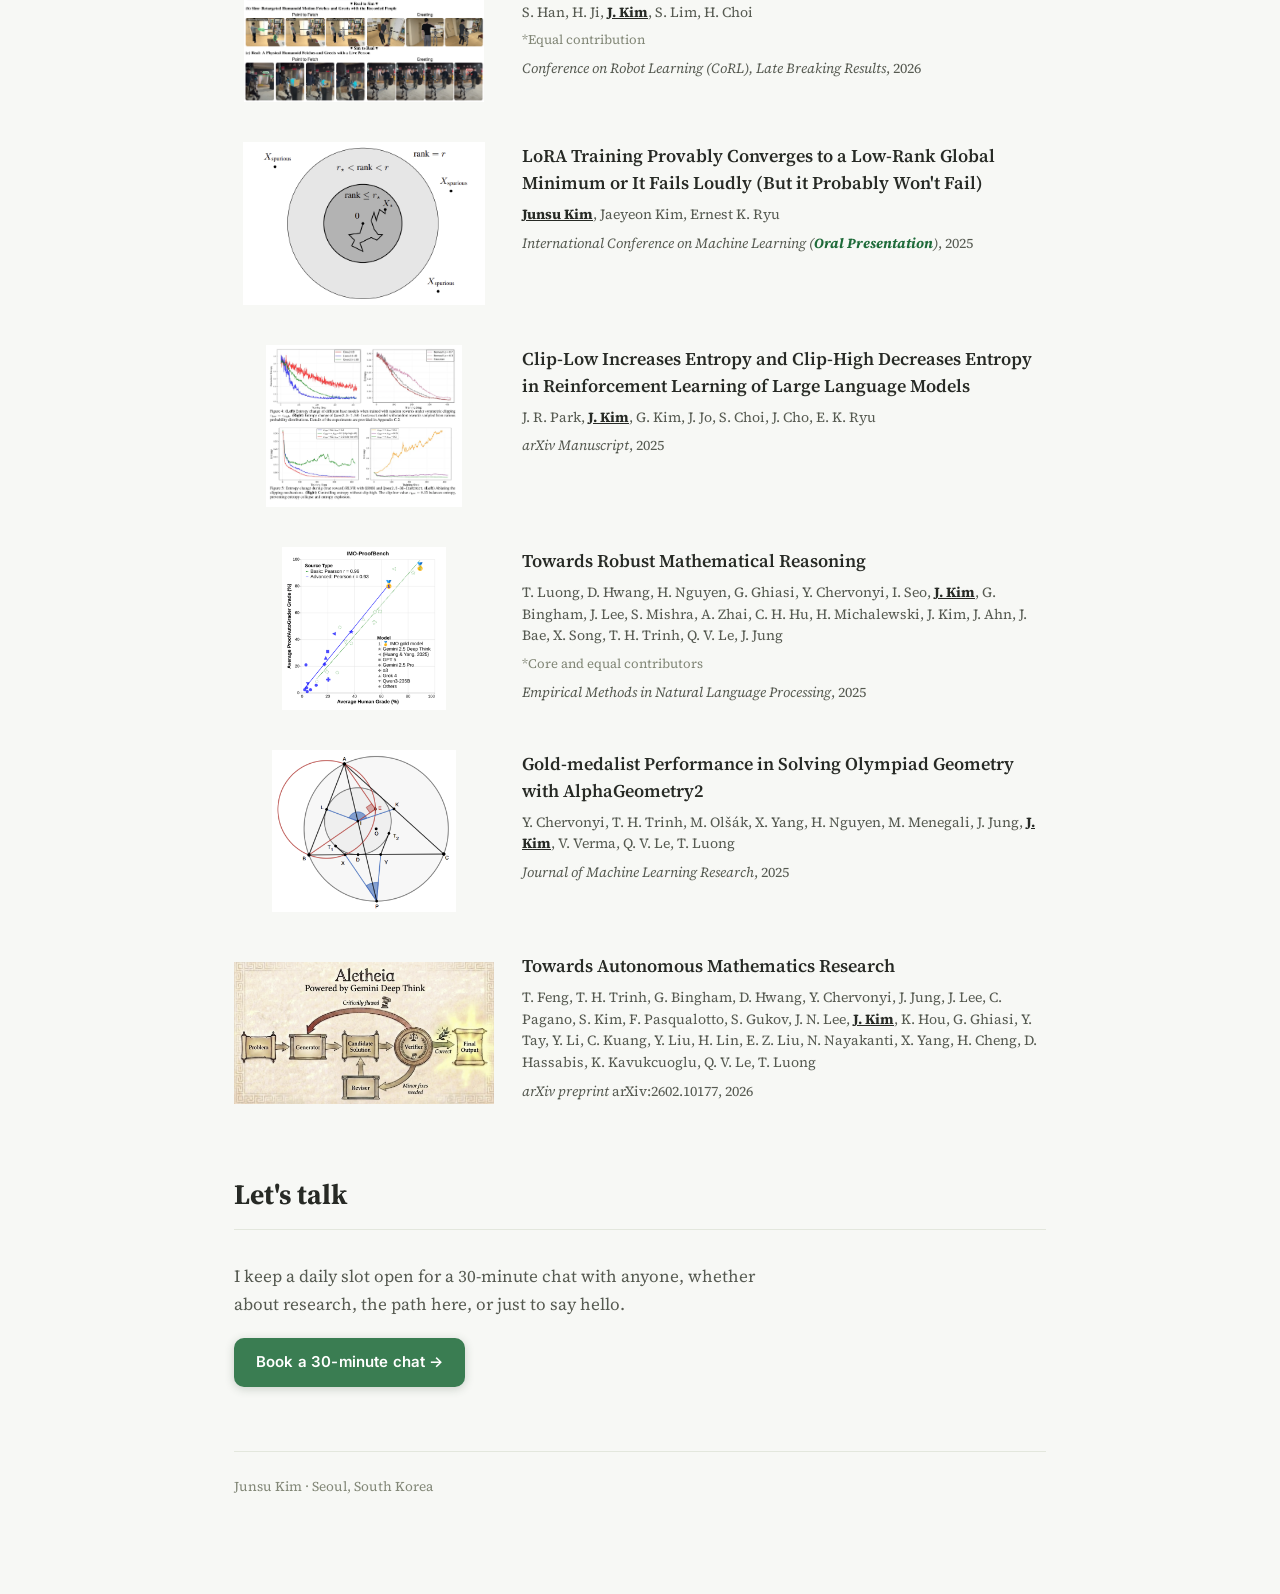
==== commit b1141740: "Mention advisors Thang Luong and Yi Tay in bio Co-Authored-By: Claude Opus 5.5 <noreply@anthropic.co" ====
--- a/index.html
+++ b/index.html
@@ -70,7 +70,7 @@
     <!-- ===== Bio ===== -->
     <section class="hero-bio">
       <p>Hi, I am Junsu Kim. Currently, I'm working on <strong>interactive physical intelligence</strong>.</p>
-      <p>Previously, I was a Student Researcher at Google DeepMind's <strong>Superhuman Reasoning</strong> team, working on post-training and inference-time methods for mathematical reasoning. We won a gold medal 🏅 at the <a href="https://deepmind.google/blog/advanced-version-of-gemini-with-deep-think-officially-achieves-gold-medal-standard-at-the-international-mathematical-olympiad/" target="_blank" rel="noopener">International Mathematical Olympiad (IMO)</a> with Gemini Deep Think, and built <a href="https://deepmind.google/blog/accelerating-mathematical-and-scientific-discovery-with-gemini-deep-think/" target="_blank" rel="noopener">Aletheia</a>, a research agent solving open problems in mathematics.</p>
+      <p>Previously, I was a Student Researcher at Google DeepMind's <strong>Superhuman Reasoning</strong> team, advised by <a href="https://research.google/people/thang-luong/" target="_blank" rel="noopener">Thang Luong</a> and <a href="https://www.yitay.net/" target="_blank" rel="noopener">Yi Tay</a>, working on post-training and inference-time methods for mathematical reasoning. We won a gold medal 🏅 at the <a href="https://deepmind.google/blog/advanced-version-of-gemini-with-deep-think-officially-achieves-gold-medal-standard-at-the-international-mathematical-olympiad/" target="_blank" rel="noopener">International Mathematical Olympiad (IMO)</a> with Gemini Deep Think, and built <a href="https://deepmind.google/blog/accelerating-mathematical-and-scientific-discovery-with-gemini-deep-think/" target="_blank" rel="noopener">Aletheia</a>, a research agent solving open problems in mathematics.</p>
       <p>I'm interested in bringing these reasoning capabilities into the physical world, where AI and robots live and act alongside people. Interacting with people requires understanding their intentions over long context and carefully defining what it means to help. Ultimately, I believe this development can lead to a coexistence that benefits society, preserving human autonomy and self-actualization rather than replacing us.</p>
       <p>My journey stems from the <a href="https://ernestryu.com/" target="_blank" rel="noopener">Ryu Optimization Group</a>, where I first dived into the field of artificial intelligence and learned how to research. Before that, I enjoyed my time preparing for the <strong>IMO</strong>, where I won a silver medal and first learned how to think.</p>
       <p>Currently I'm finishing my BS at <a href="https://en.snu.ac.kr/" target="_blank" rel="noopener">Seoul National University</a>, exploring ideas and people that can change the world together. If anything here resonates with you, schedule a <a href="https://calendar.app.google/V3FEWGSG3sLxaqfK6" target="_blank" rel="noopener">30-minute chat</a> or reach out by email. I love meeting new people!</p>
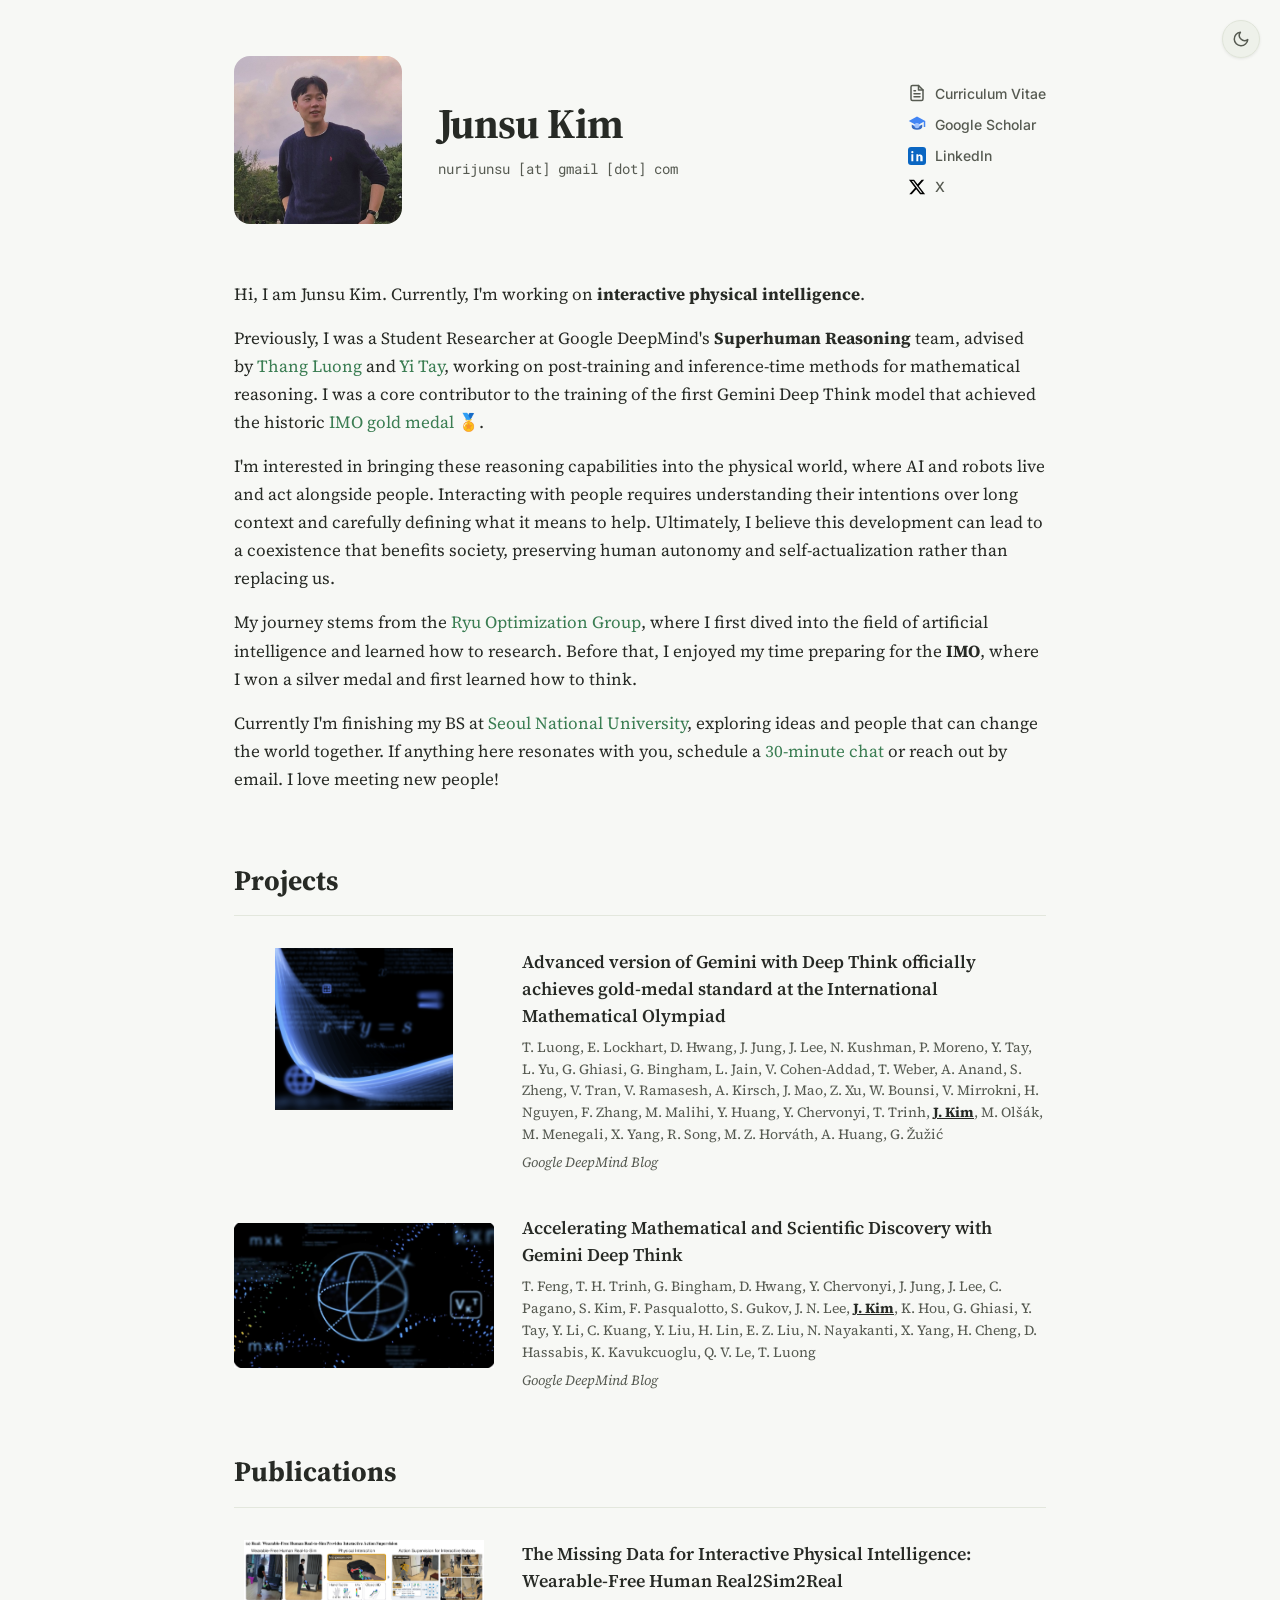
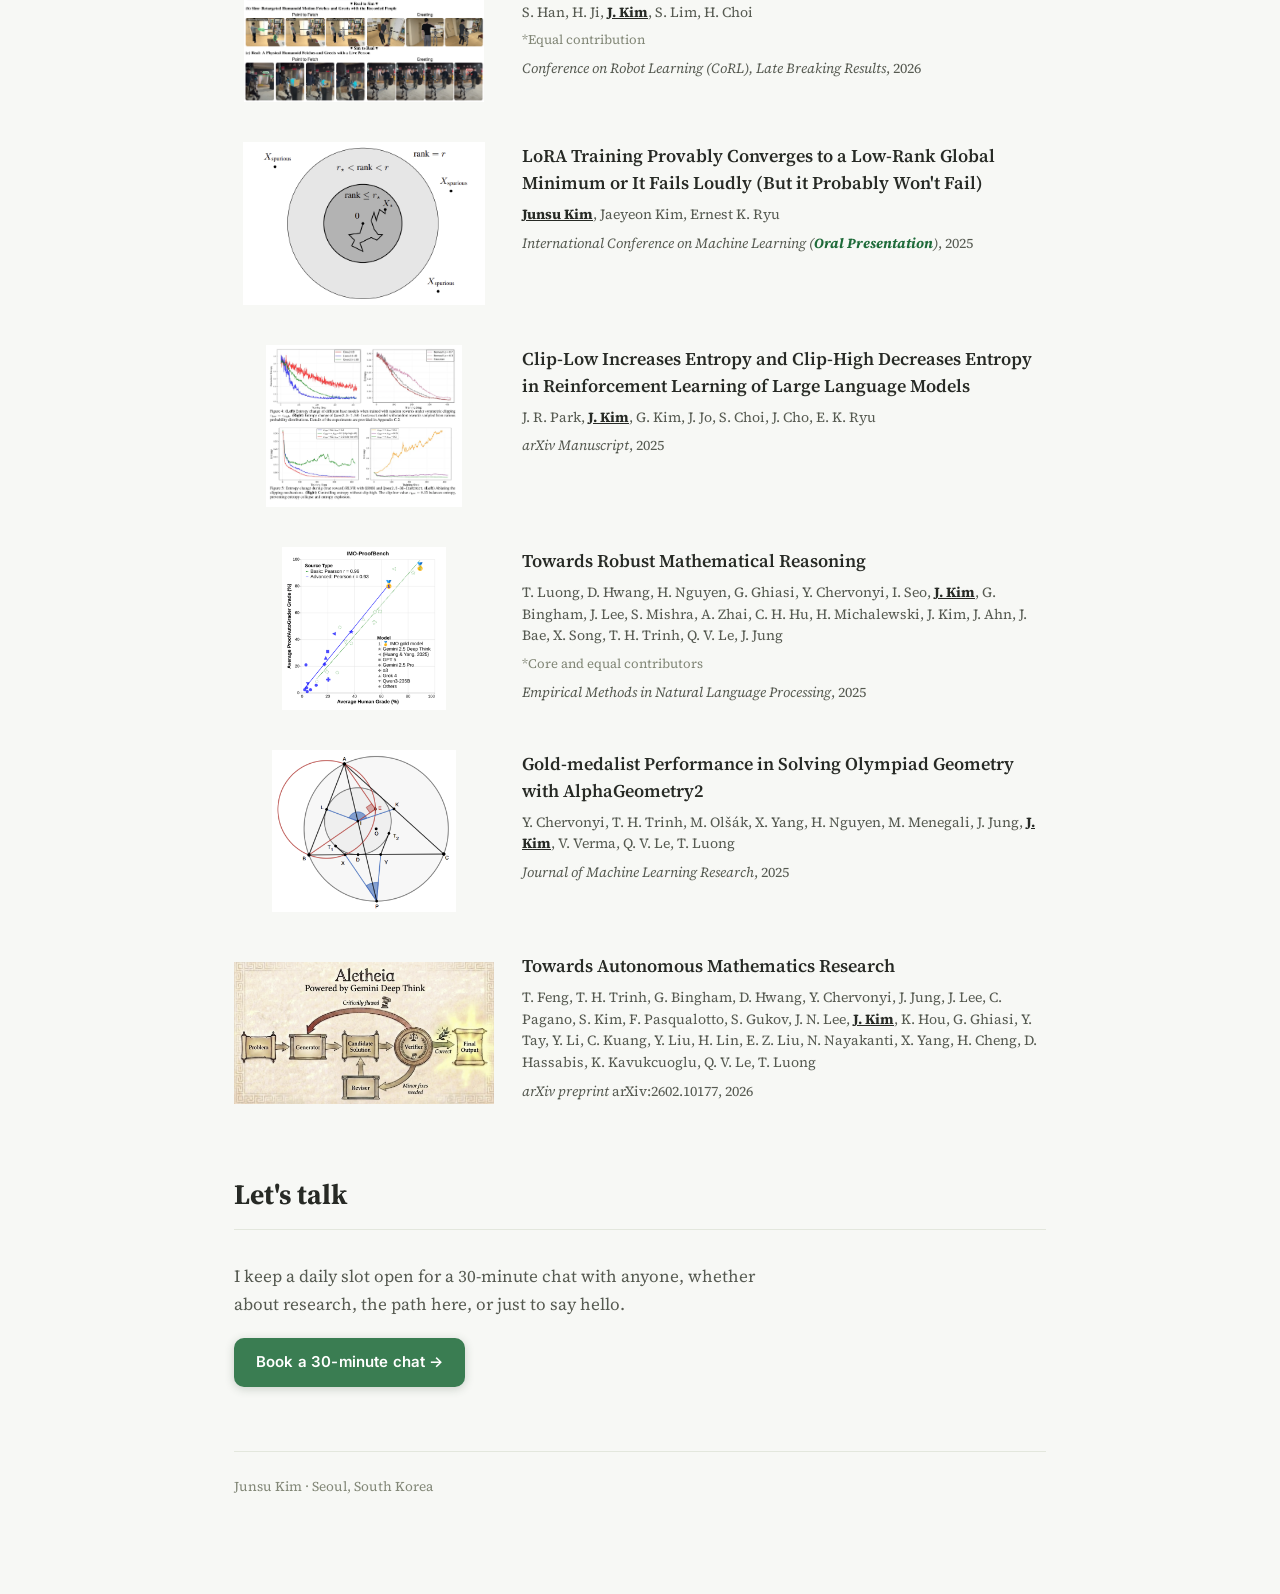
==== commit e2fb28d3: "Describe core contribution to IMO gold Deep Think model in bio Co-Authored-By: Claude Opus 5.5 <nore" ====
--- a/index.html
+++ b/index.html
@@ -70,7 +70,7 @@
     <!-- ===== Bio ===== -->
     <section class="hero-bio">
       <p>Hi, I am Junsu Kim. Currently, I'm working on <strong>interactive physical intelligence</strong>.</p>
-      <p>Previously, I was a Student Researcher at Google DeepMind's <strong>Superhuman Reasoning</strong> team, advised by <a href="https://research.google/people/thang-luong/" target="_blank" rel="noopener">Thang Luong</a> and <a href="https://www.yitay.net/" target="_blank" rel="noopener">Yi Tay</a>, working on post-training and inference-time methods for mathematical reasoning. We won a gold medal 🏅 at the <a href="https://deepmind.google/blog/advanced-version-of-gemini-with-deep-think-officially-achieves-gold-medal-standard-at-the-international-mathematical-olympiad/" target="_blank" rel="noopener">International Mathematical Olympiad (IMO)</a> with Gemini Deep Think, and built <a href="https://deepmind.google/blog/accelerating-mathematical-and-scientific-discovery-with-gemini-deep-think/" target="_blank" rel="noopener">Aletheia</a>, a research agent solving open problems in mathematics.</p>
+      <p>Previously, I was a Student Researcher at Google DeepMind's <strong>Superhuman Reasoning</strong> team, advised by <a href="https://research.google/people/thang-luong/" target="_blank" rel="noopener">Thang Luong</a> and <a href="https://www.yitay.net/" target="_blank" rel="noopener">Yi Tay</a>, working on post-training and inference-time methods for mathematical reasoning. I was a core contributor to the training of the first Gemini Deep Think model that achieved the historic <a href="https://deepmind.google/blog/advanced-version-of-gemini-with-deep-think-officially-achieves-gold-medal-standard-at-the-international-mathematical-olympiad/" target="_blank" rel="noopener">IMO gold medal</a> 🏅.</p>
       <p>I'm interested in bringing these reasoning capabilities into the physical world, where AI and robots live and act alongside people. Interacting with people requires understanding their intentions over long context and carefully defining what it means to help. Ultimately, I believe this development can lead to a coexistence that benefits society, preserving human autonomy and self-actualization rather than replacing us.</p>
       <p>My journey stems from the <a href="https://ernestryu.com/" target="_blank" rel="noopener">Ryu Optimization Group</a>, where I first dived into the field of artificial intelligence and learned how to research. Before that, I enjoyed my time preparing for the <strong>IMO</strong>, where I won a silver medal and first learned how to think.</p>
       <p>Currently I'm finishing my BS at <a href="https://en.snu.ac.kr/" target="_blank" rel="noopener">Seoul National University</a>, exploring ideas and people that can change the world together. If anything here resonates with you, schedule a <a href="https://calendar.app.google/V3FEWGSG3sLxaqfK6" target="_blank" rel="noopener">30-minute chat</a> or reach out by email. I love meeting new people!</p>
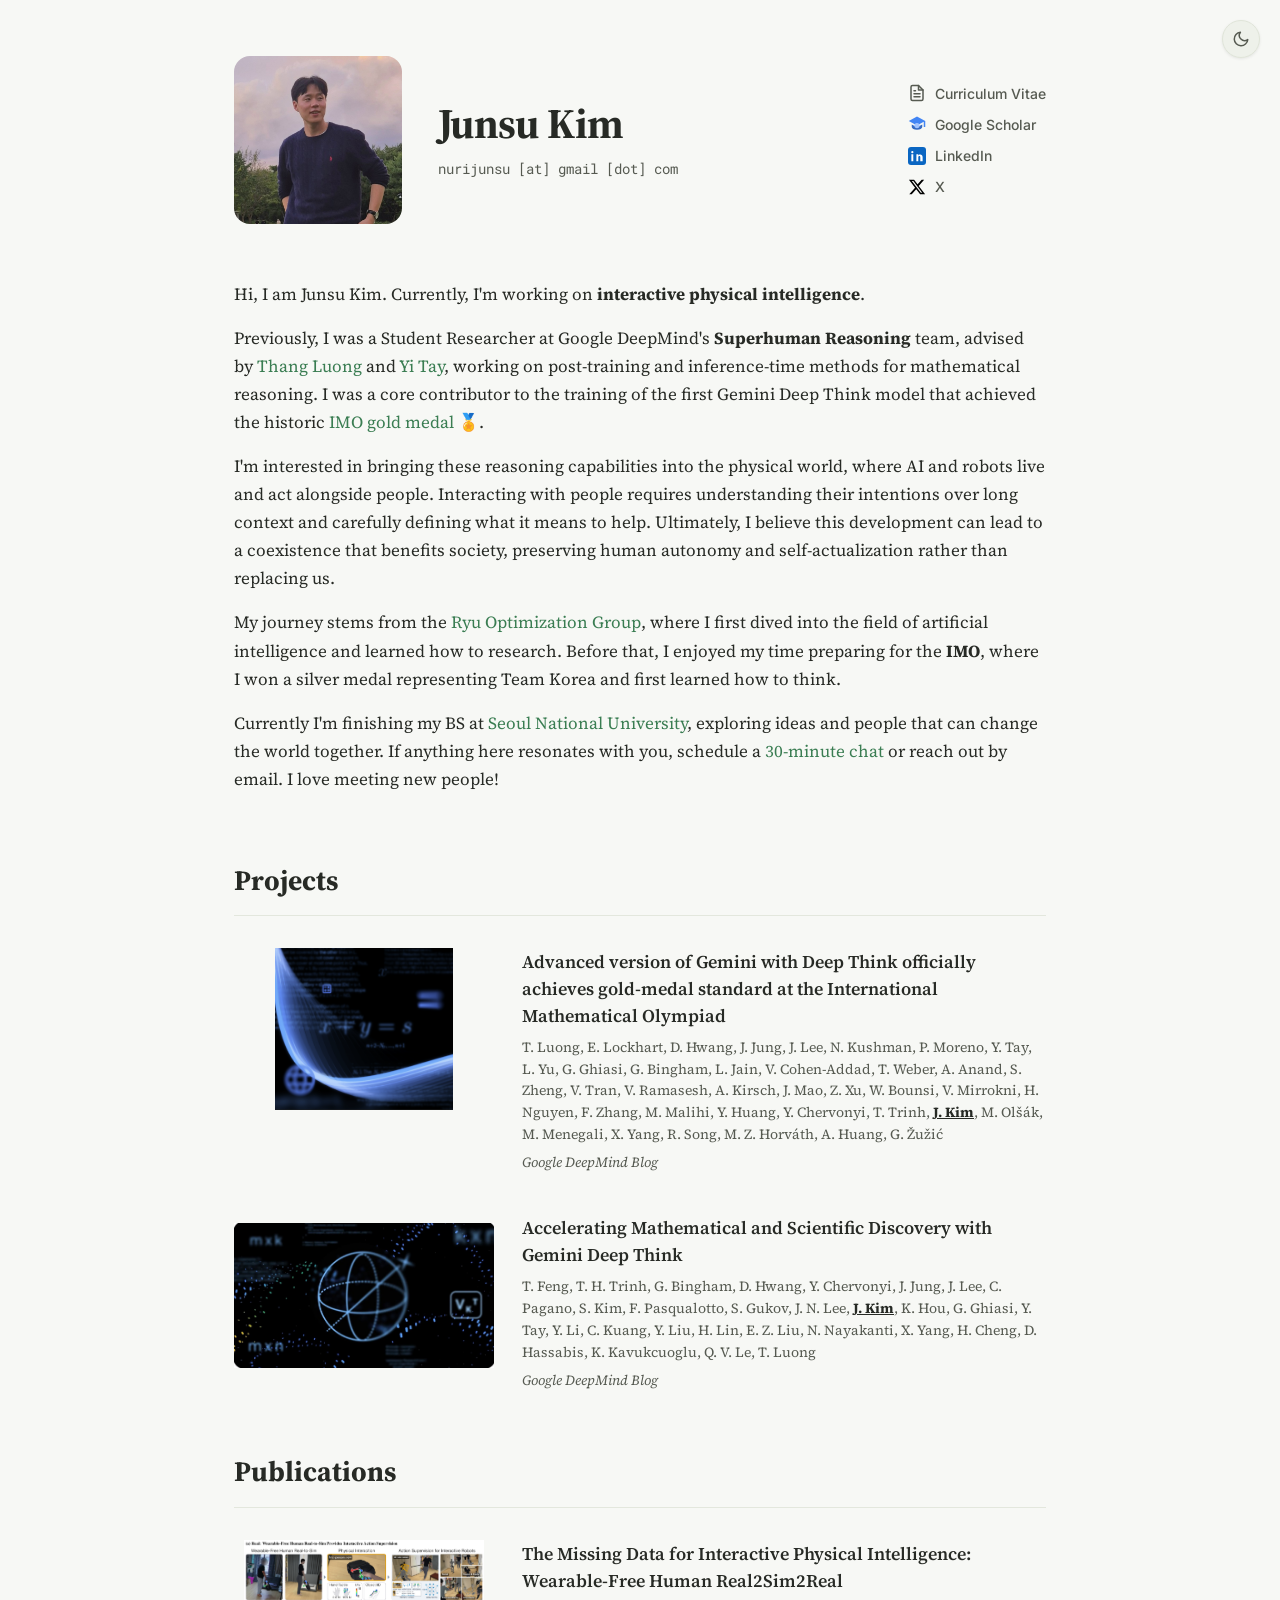
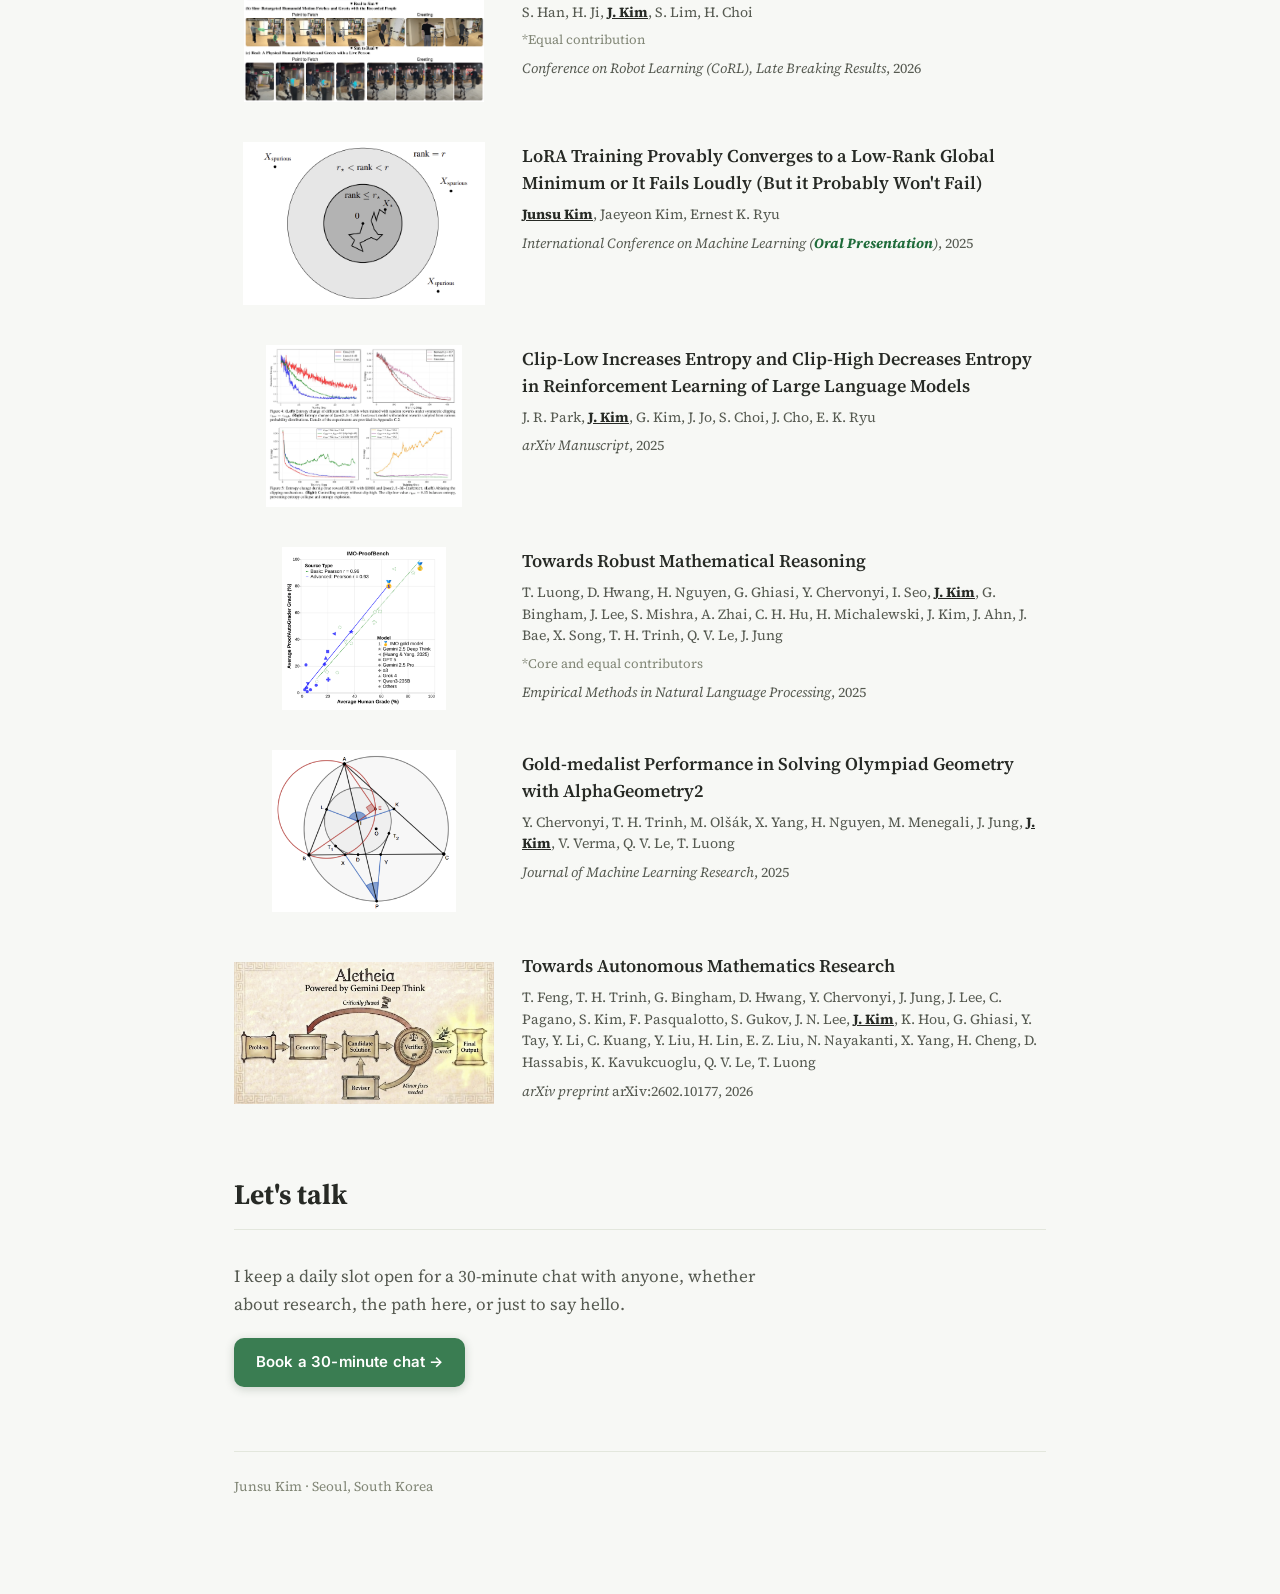
==== commit 345bcafd: "Note representing Team Korea at the IMO Co-Authored-By: Claude Opus 5.5 <noreply@anthropic.com>" ====
--- a/index.html
+++ b/index.html
@@ -72,7 +72,7 @@
       <p>Hi, I am Junsu Kim. Currently, I'm working on <strong>interactive physical intelligence</strong>.</p>
       <p>Previously, I was a Student Researcher at Google DeepMind's <strong>Superhuman Reasoning</strong> team, advised by <a href="https://research.google/people/thang-luong/" target="_blank" rel="noopener">Thang Luong</a> and <a href="https://www.yitay.net/" target="_blank" rel="noopener">Yi Tay</a>, working on post-training and inference-time methods for mathematical reasoning. I was a core contributor to the training of the first Gemini Deep Think model that achieved the historic <a href="https://deepmind.google/blog/advanced-version-of-gemini-with-deep-think-officially-achieves-gold-medal-standard-at-the-international-mathematical-olympiad/" target="_blank" rel="noopener">IMO gold medal</a> 🏅.</p>
       <p>I'm interested in bringing these reasoning capabilities into the physical world, where AI and robots live and act alongside people. Interacting with people requires understanding their intentions over long context and carefully defining what it means to help. Ultimately, I believe this development can lead to a coexistence that benefits society, preserving human autonomy and self-actualization rather than replacing us.</p>
-      <p>My journey stems from the <a href="https://ernestryu.com/" target="_blank" rel="noopener">Ryu Optimization Group</a>, where I first dived into the field of artificial intelligence and learned how to research. Before that, I enjoyed my time preparing for the <strong>IMO</strong>, where I won a silver medal and first learned how to think.</p>
+      <p>My journey stems from the <a href="https://ernestryu.com/" target="_blank" rel="noopener">Ryu Optimization Group</a>, where I first dived into the field of artificial intelligence and learned how to research. Before that, I enjoyed my time preparing for the <strong>IMO</strong>, where I won a silver medal representing Team Korea and first learned how to think.</p>
       <p>Currently I'm finishing my BS at <a href="https://en.snu.ac.kr/" target="_blank" rel="noopener">Seoul National University</a>, exploring ideas and people that can change the world together. If anything here resonates with you, schedule a <a href="https://calendar.app.google/V3FEWGSG3sLxaqfK6" target="_blank" rel="noopener">30-minute chat</a> or reach out by email. I love meeting new people!</p>
     </section>
 
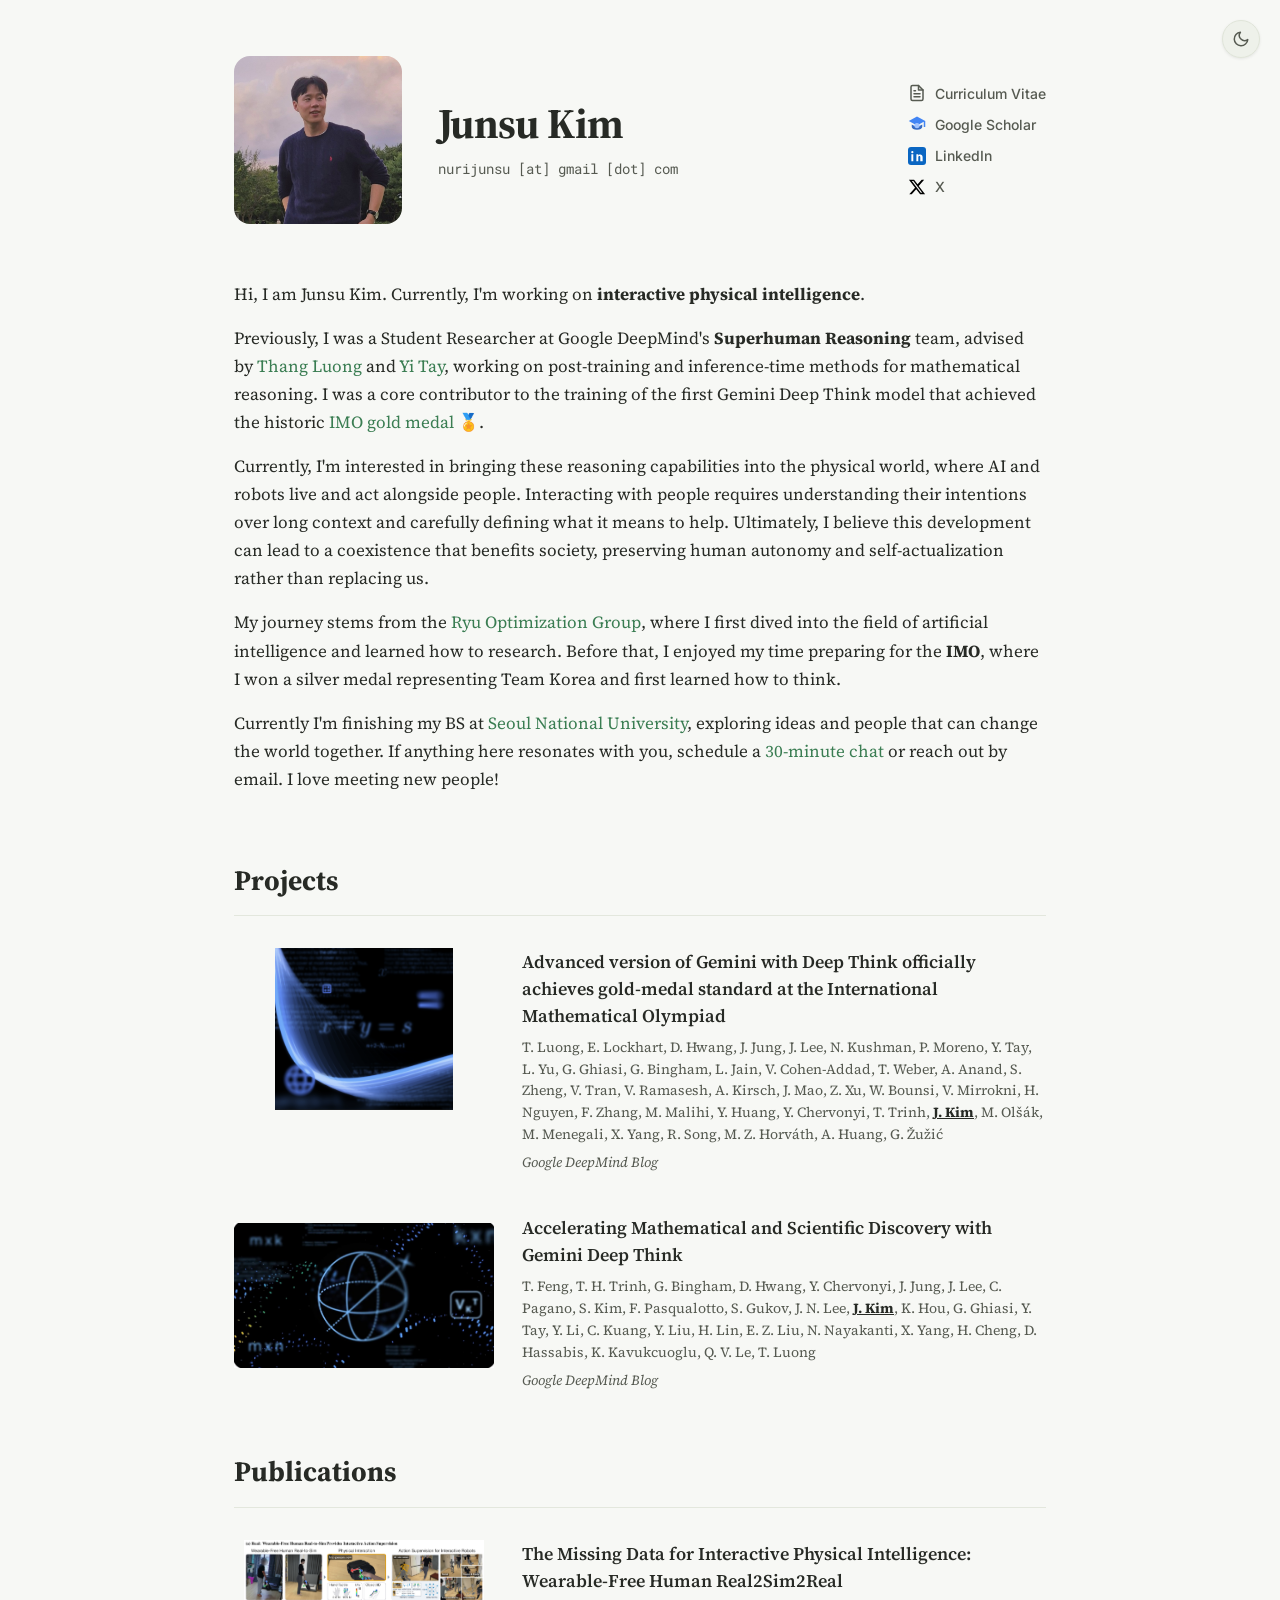
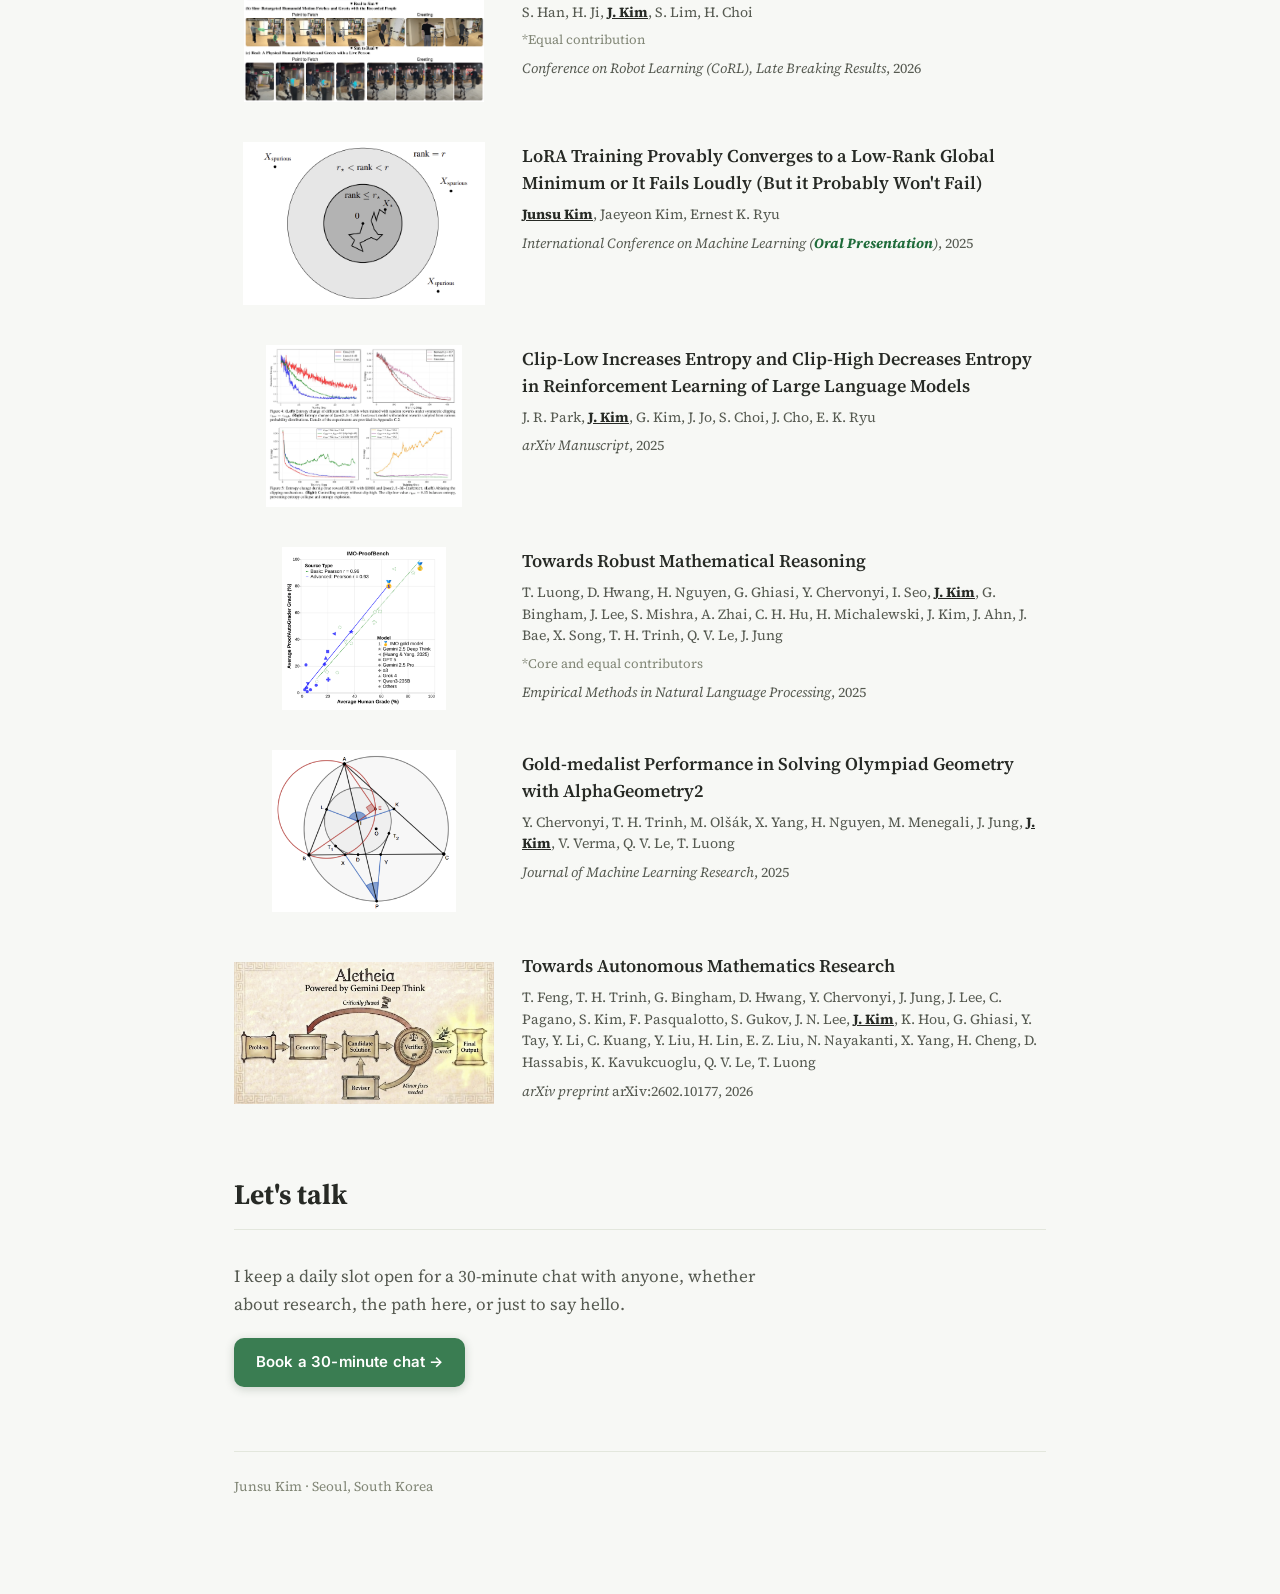
==== commit 5a60fb31: "Prefix interest paragraph with Currently Co-Authored-By: Claude Opus 5.5 <noreply@anthropic.com>" ====
--- a/index.html
+++ b/index.html
@@ -71,7 +71,7 @@
     <section class="hero-bio">
       <p>Hi, I am Junsu Kim. Currently, I'm working on <strong>interactive physical intelligence</strong>.</p>
       <p>Previously, I was a Student Researcher at Google DeepMind's <strong>Superhuman Reasoning</strong> team, advised by <a href="https://research.google/people/thang-luong/" target="_blank" rel="noopener">Thang Luong</a> and <a href="https://www.yitay.net/" target="_blank" rel="noopener">Yi Tay</a>, working on post-training and inference-time methods for mathematical reasoning. I was a core contributor to the training of the first Gemini Deep Think model that achieved the historic <a href="https://deepmind.google/blog/advanced-version-of-gemini-with-deep-think-officially-achieves-gold-medal-standard-at-the-international-mathematical-olympiad/" target="_blank" rel="noopener">IMO gold medal</a> 🏅.</p>
-      <p>I'm interested in bringing these reasoning capabilities into the physical world, where AI and robots live and act alongside people. Interacting with people requires understanding their intentions over long context and carefully defining what it means to help. Ultimately, I believe this development can lead to a coexistence that benefits society, preserving human autonomy and self-actualization rather than replacing us.</p>
+      <p>Currently, I'm interested in bringing these reasoning capabilities into the physical world, where AI and robots live and act alongside people. Interacting with people requires understanding their intentions over long context and carefully defining what it means to help. Ultimately, I believe this development can lead to a coexistence that benefits society, preserving human autonomy and self-actualization rather than replacing us.</p>
       <p>My journey stems from the <a href="https://ernestryu.com/" target="_blank" rel="noopener">Ryu Optimization Group</a>, where I first dived into the field of artificial intelligence and learned how to research. Before that, I enjoyed my time preparing for the <strong>IMO</strong>, where I won a silver medal representing Team Korea and first learned how to think.</p>
       <p>Currently I'm finishing my BS at <a href="https://en.snu.ac.kr/" target="_blank" rel="noopener">Seoul National University</a>, exploring ideas and people that can change the world together. If anything here resonates with you, schedule a <a href="https://calendar.app.google/V3FEWGSG3sLxaqfK6" target="_blank" rel="noopener">30-minute chat</a> or reach out by email. I love meeting new people!</p>
     </section>
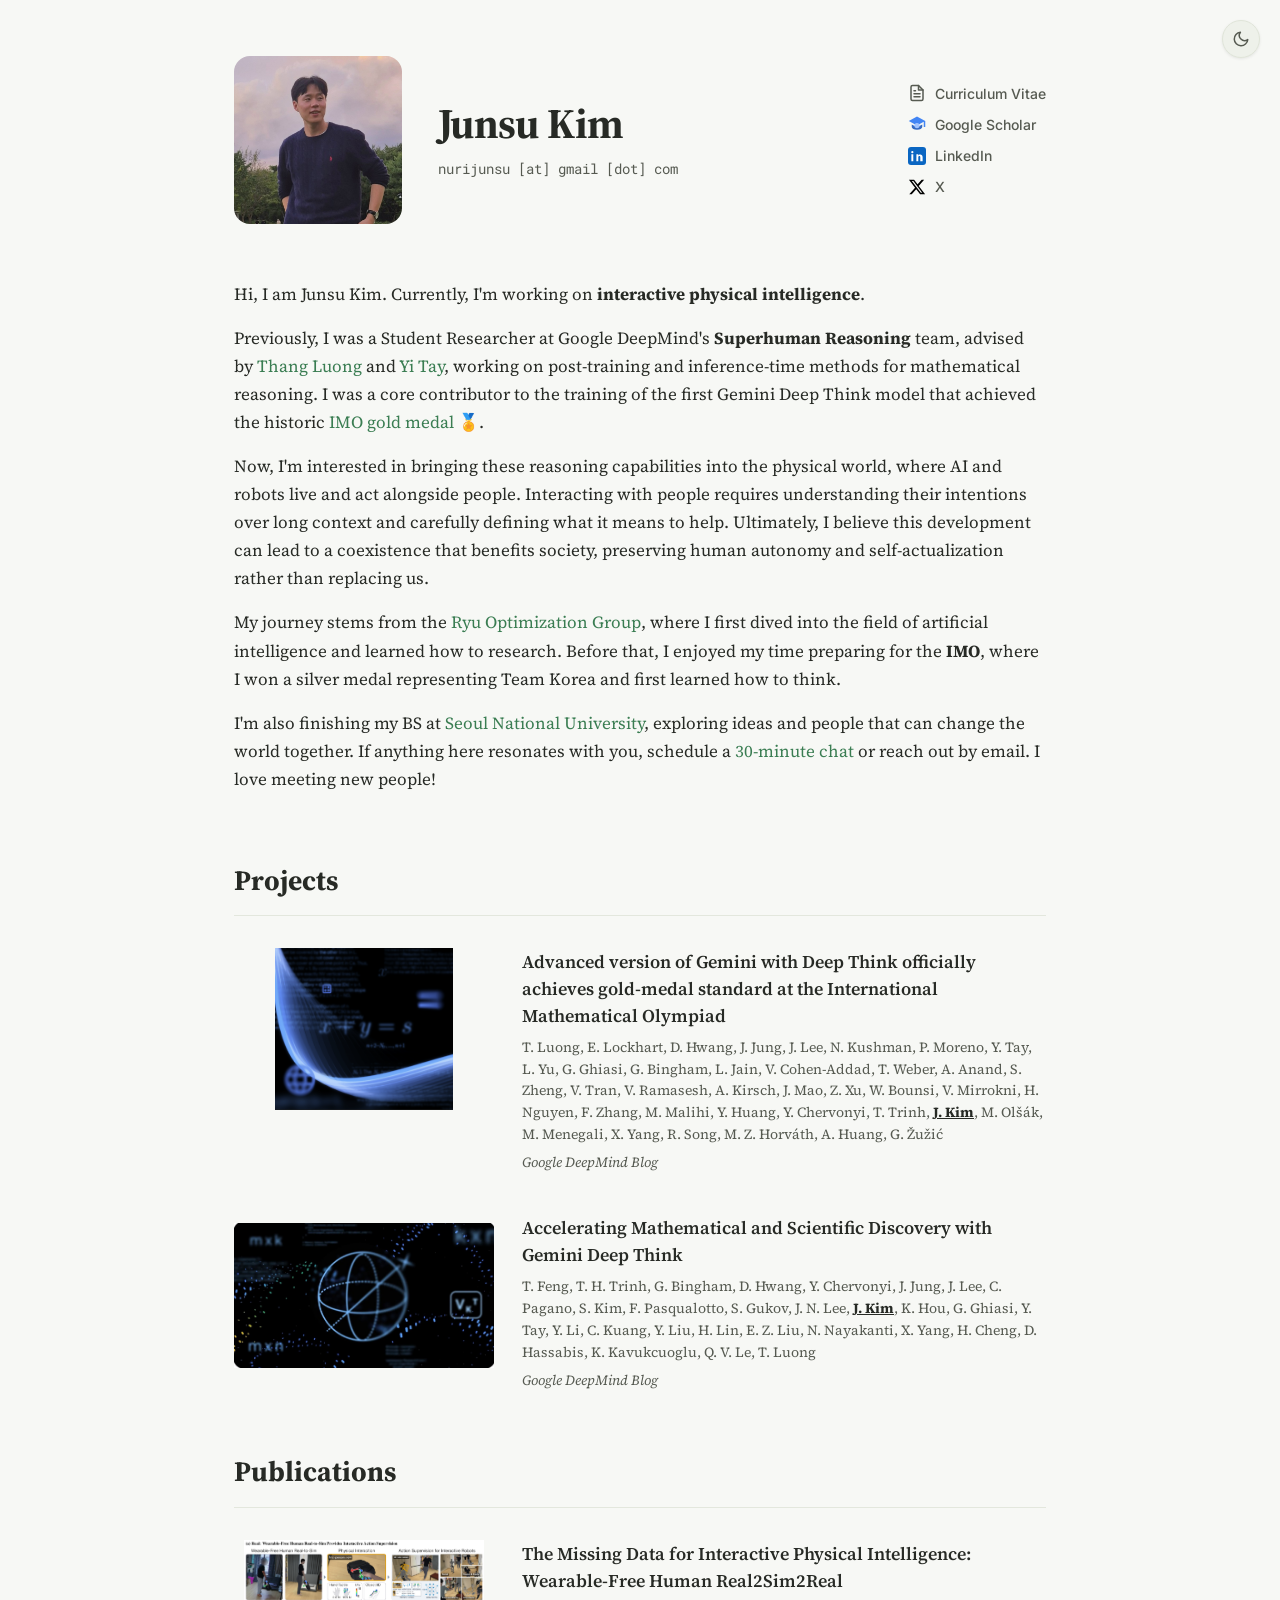
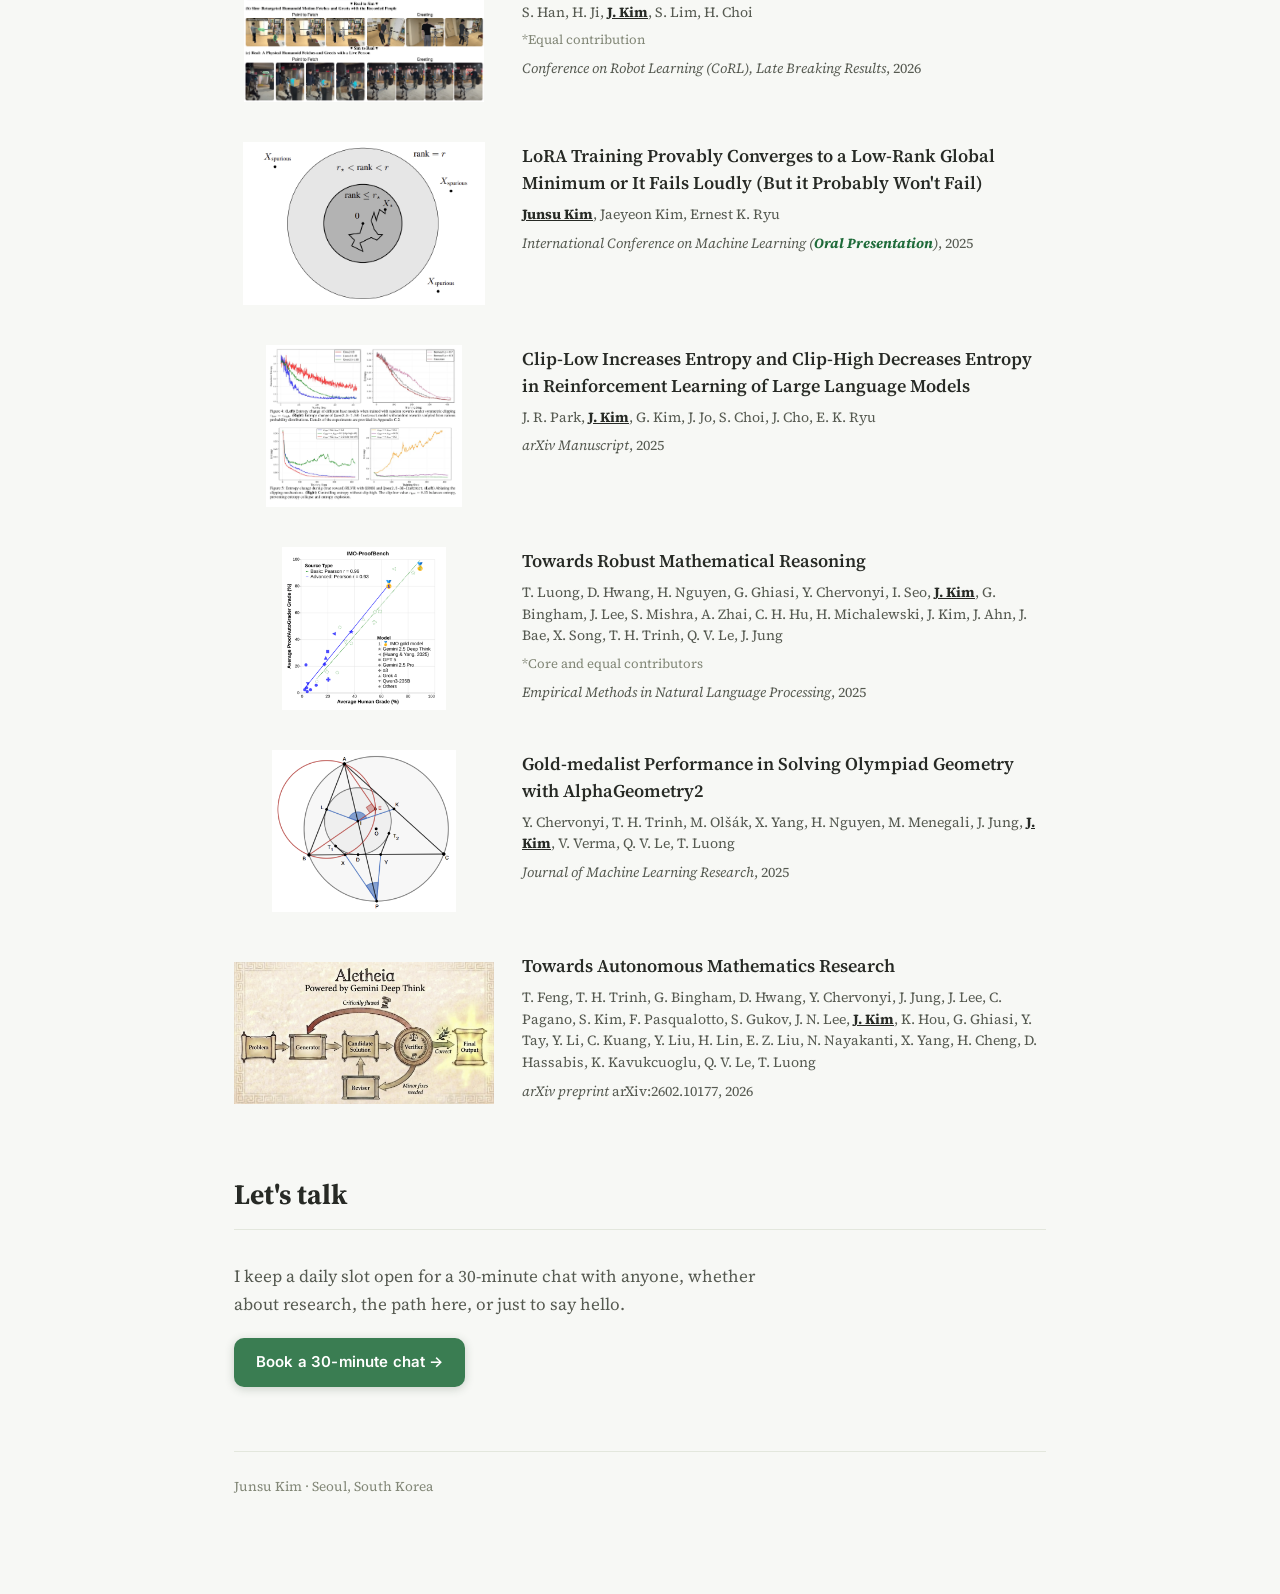
==== commit f02ea5f0: "Reduce repeated Currently in bio Co-Authored-By: Claude Opus 5.5 <noreply@anthropic.com>" ====
--- a/index.html
+++ b/index.html
@@ -71,9 +71,9 @@
     <section class="hero-bio">
       <p>Hi, I am Junsu Kim. Currently, I'm working on <strong>interactive physical intelligence</strong>.</p>
       <p>Previously, I was a Student Researcher at Google DeepMind's <strong>Superhuman Reasoning</strong> team, advised by <a href="https://research.google/people/thang-luong/" target="_blank" rel="noopener">Thang Luong</a> and <a href="https://www.yitay.net/" target="_blank" rel="noopener">Yi Tay</a>, working on post-training and inference-time methods for mathematical reasoning. I was a core contributor to the training of the first Gemini Deep Think model that achieved the historic <a href="https://deepmind.google/blog/advanced-version-of-gemini-with-deep-think-officially-achieves-gold-medal-standard-at-the-international-mathematical-olympiad/" target="_blank" rel="noopener">IMO gold medal</a> 🏅.</p>
-      <p>Currently, I'm interested in bringing these reasoning capabilities into the physical world, where AI and robots live and act alongside people. Interacting with people requires understanding their intentions over long context and carefully defining what it means to help. Ultimately, I believe this development can lead to a coexistence that benefits society, preserving human autonomy and self-actualization rather than replacing us.</p>
+      <p>Now, I'm interested in bringing these reasoning capabilities into the physical world, where AI and robots live and act alongside people. Interacting with people requires understanding their intentions over long context and carefully defining what it means to help. Ultimately, I believe this development can lead to a coexistence that benefits society, preserving human autonomy and self-actualization rather than replacing us.</p>
       <p>My journey stems from the <a href="https://ernestryu.com/" target="_blank" rel="noopener">Ryu Optimization Group</a>, where I first dived into the field of artificial intelligence and learned how to research. Before that, I enjoyed my time preparing for the <strong>IMO</strong>, where I won a silver medal representing Team Korea and first learned how to think.</p>
-      <p>Currently I'm finishing my BS at <a href="https://en.snu.ac.kr/" target="_blank" rel="noopener">Seoul National University</a>, exploring ideas and people that can change the world together. If anything here resonates with you, schedule a <a href="https://calendar.app.google/V3FEWGSG3sLxaqfK6" target="_blank" rel="noopener">30-minute chat</a> or reach out by email. I love meeting new people!</p>
+      <p>I'm also finishing my BS at <a href="https://en.snu.ac.kr/" target="_blank" rel="noopener">Seoul National University</a>, exploring ideas and people that can change the world together. If anything here resonates with you, schedule a <a href="https://calendar.app.google/V3FEWGSG3sLxaqfK6" target="_blank" rel="noopener">30-minute chat</a> or reach out by email. I love meeting new people!</p>
     </section>
 
     <!-- ===== Projects ===== -->
